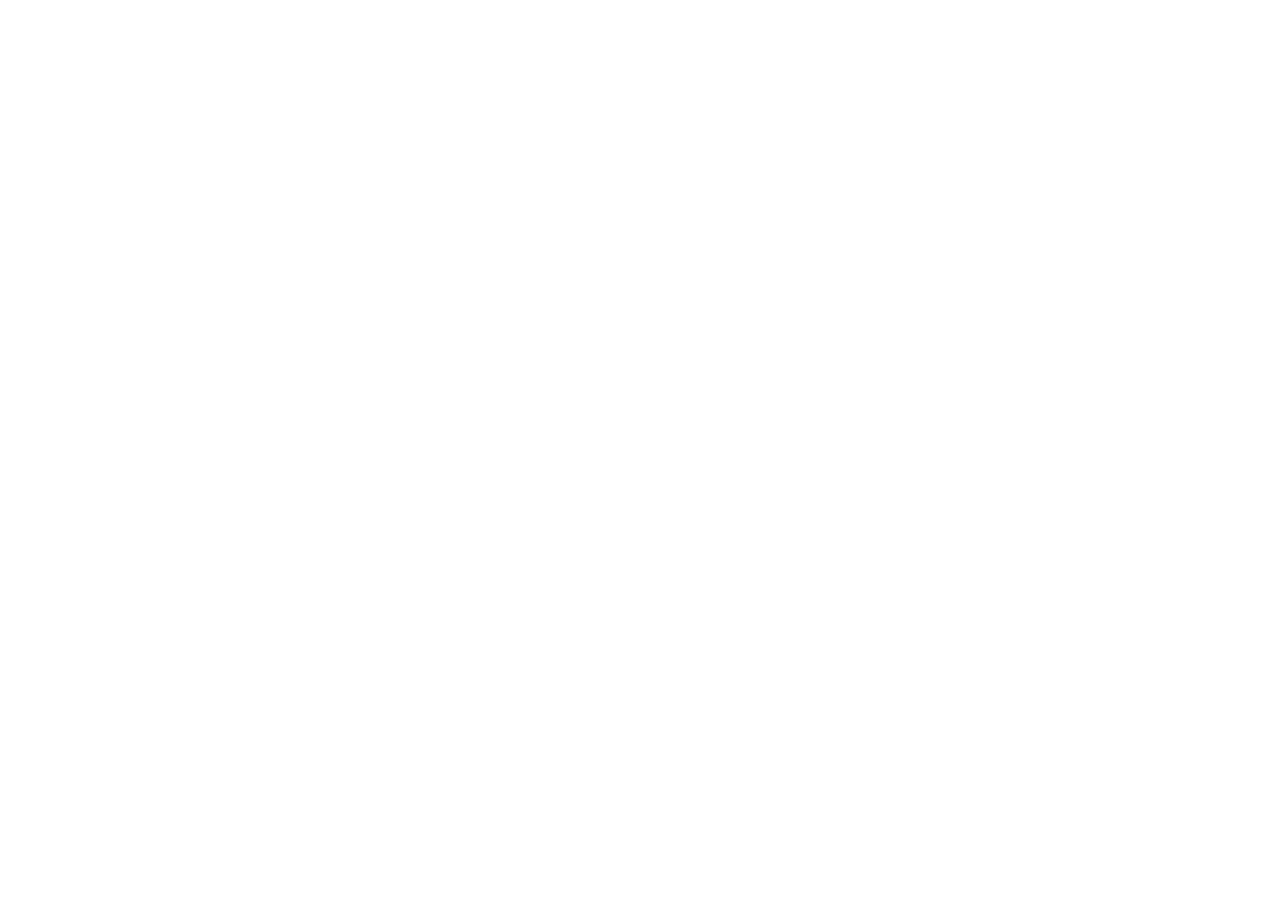
==== index.html @ 2486e4a7 "add content" ====
<!DOCTYPE html>
<html>
  <head>
    <meta charset="UTF-8" />
    <link rel="stylesheet" href="https://volodymyrkushnir.com/assets/stylesheets/base.css">
    <title>Résumé</title>
  </head>
  <body>
    <main>
      <article>
        <div class="page" style="border-color: midnightblue;">
          <div class="stackable grid">
            <div class="row">
              <div class="three wide center aligned column">
                <!-- Avatar -->
              </div>
              <div class="thirteen wide column">
                <div class="stackable grid">
                  <div class="sixteen wide column">
                    <!-- Name, job, contacts -->
                  </div>
                  <div class="sixteen wide mobile only column">
                    <div class="divider"></div>
                  </div>
                  <div class="sixteen wide column">
                    <!-- Intro -->
                  </div>
                </div>
              </div>
            </div>
            <div class="row">
              <div class="sixteen wide column">
                <div class="fat divider"></div>
              </div>
            </div>
            <div class="row">
              <div class="ten wide column">
                <!-- Experience -->
              </div>
              <div class="six wide column">
                <!-- Languages -->
                <!-- Skills -->
                <!-- Character -->
                <!-- Likes -->
                <!-- Dislikes -->
                <!-- Wants -->
                <!-- Education -->
                <!-- Articles -->
              </div>
            </div>
          </div>
        </div>
      </article>
    </main>
  </body>
</html>
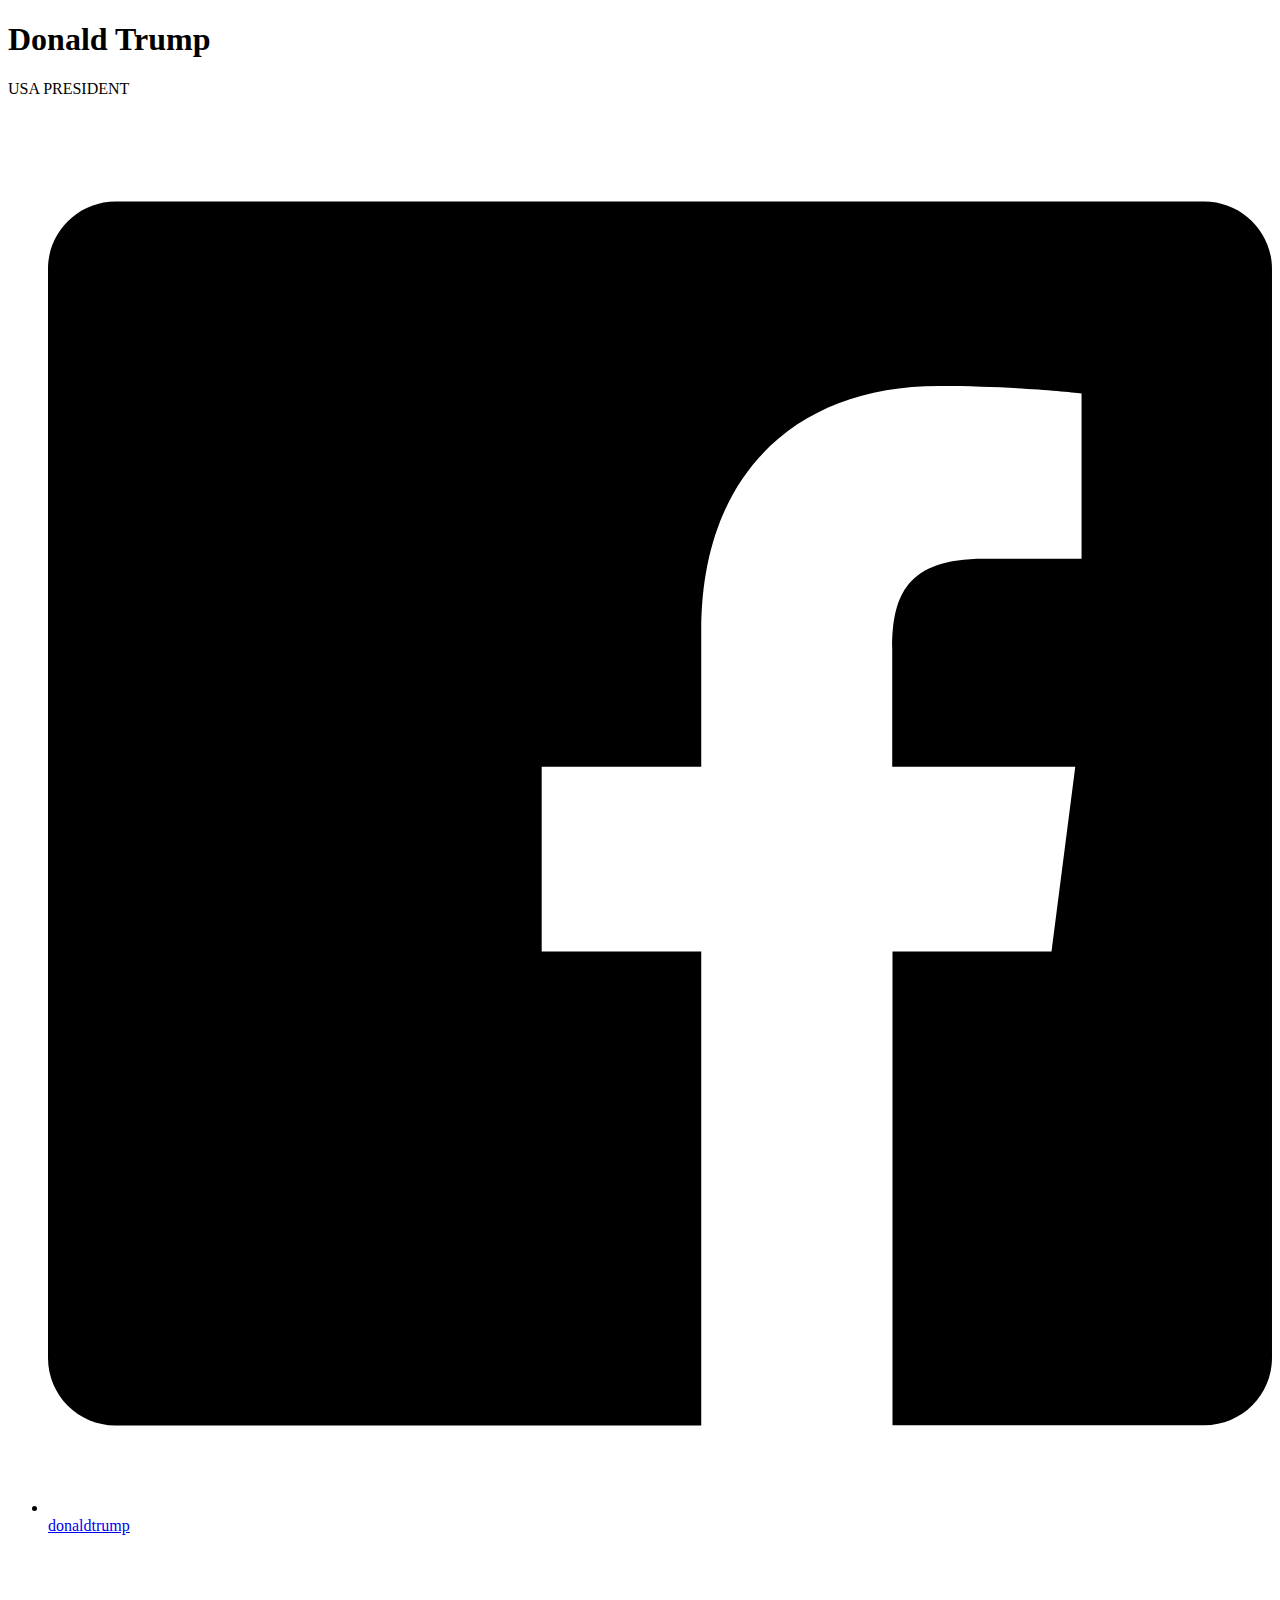
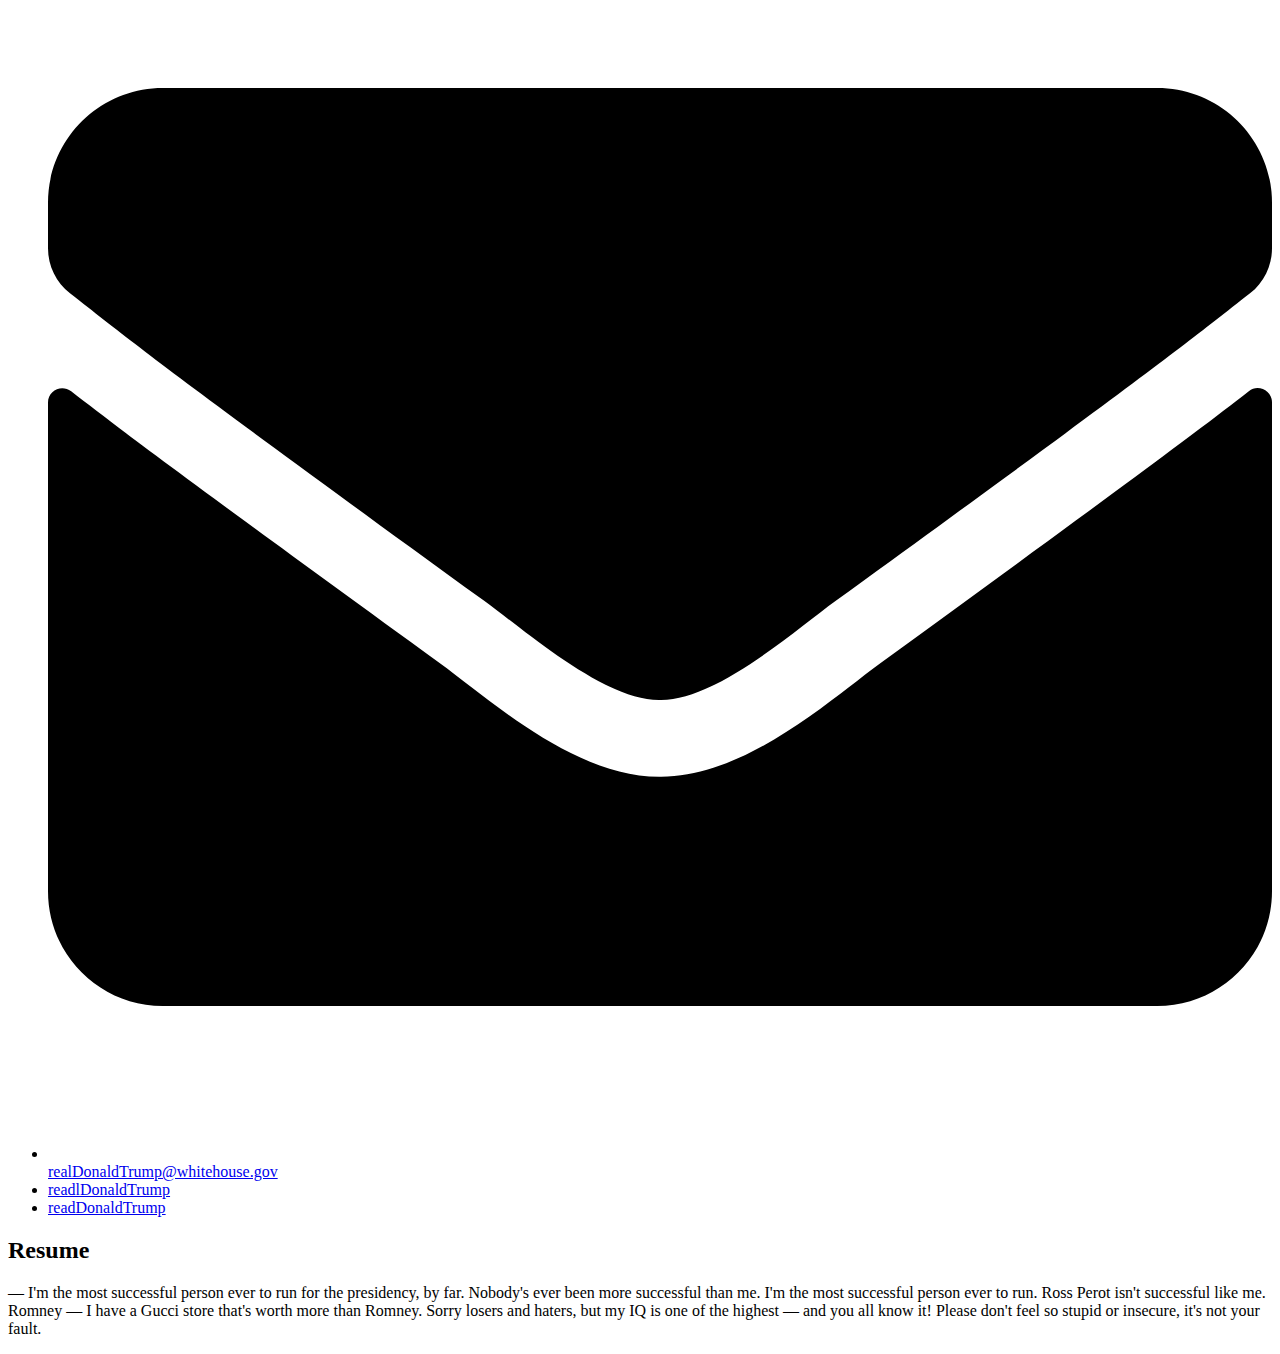
==== commit 8e5be00d: "add primary information" ====
--- a/index.html
+++ b/index.html
@@ -17,13 +17,42 @@
               <div class="thirteen wide column">
                 <div class="stackable grid">
                   <div class="sixteen wide column">
-                    <!-- Name, job, contacts -->
+                    <h1 class="name">Donald Trump</h1>
+<div class="job">USA PRESIDENT</div>
+<ul class="contacts">
+  <li>
+    <a href="https://www.fb.com/DonaldTrump" rel="author" class="facebook">
+      <svg class="icon" xmlns="http://www.w3.org/2000/svg" viewBox="0 0 448 512"><path d="M448 56.7v398.5c0 13.7-11.1 24.7-24.7 24.7H309.1V306.5h58.2l8.7-67.6h-67v-43.2c0-19.6 5.4-32.9 33.5-32.9h35.8v-60.5c-6.2-.8-27.4-2.7-52.2-2.7-51.6 0-87 31.5-87 89.4v49.9h-58.4v67.6h58.4V480H24.7C11.1 480 0 468.9 0 455.3V56.7C0 43.1 11.1 32 24.7 32h398.5c13.7 0 24.8 11.1 24.8 24.7z"/></svg>
+      <span>donaldtrump</span>
+    </a>
+  </li>
+  <li>
+    <a href="realDonaldTrump@whitehouse.gov" rel="author" class="mail">
+      <svg class="icon" xmlns="http://www.w3.org/2000/svg" viewBox="0 0 512 512"><path d="M502.3 190.8c3.9-3.1 9.7-.2 9.7 4.7V400c0 26.5-21.5 48-48 48H48c-26.5 0-48-21.5-48-48V195.6c0-5 5.7-7.8 9.7-4.7 22.4 17.4 52.1 39.5 154.1 113.6 21.1 15.4 56.7 47.8 92.2 47.6 35.7.3 72-32.8 92.3-47.6 102-74.1 131.6-96.3 154-113.7zM256 320c23.2.4 56.6-29.2 73.4-41.4 132.7-96.3 142.8-104.7 173.4-128.7 5.8-4.5 9.2-11.5 9.2-18.9v-19c0-26.5-21.5-48-48-48H48C21.5 64 0 85.5 0 112v19c0 7.4 3.4 14.3 9.2 18.9 30.6 23.9 40.7 32.4 173.4 128.7 16.8 12.2 50.2 41.8 73.4 41.4z"></path></svg>
+      <span>realDonaldTrump@whitehouse.gov</span>
+    </a>
+  </li>
+  <li>
+    <a href="https://twitter.com/realDonaldTrump" rel="author" class="twitter">
+      
+      <span>readlDonaldTrump</span>
+    </a>
+  </li>
+  <li>
+    <a href="https://www.instagram.com/realDonaldTrump/" rel="author" class="instagram">
+      
+      <span>readDonaldTrump</span>
+    </a>
+  </li>
+</ul>
                   </div>
                   <div class="sixteen wide mobile only column">
                     <div class="divider"></div>
                   </div>
                   <div class="sixteen wide column">
-                    <!-- Intro -->
+                    <h2>Resume</h2>
+                    <p>― I'm the most successful person ever to run for the presidency, by far. Nobody's ever been more successful than me. I'm the most successful person ever to run. Ross Perot isn't successful like me. Romney ― I have a Gucci store that's worth more than Romney. Sorry losers and haters, but my IQ is one of the highest ― and you all know it! Please don't feel so stupid or insecure, it's not your fault.
+                    </p>
                   </div>
                 </div>
               </div>
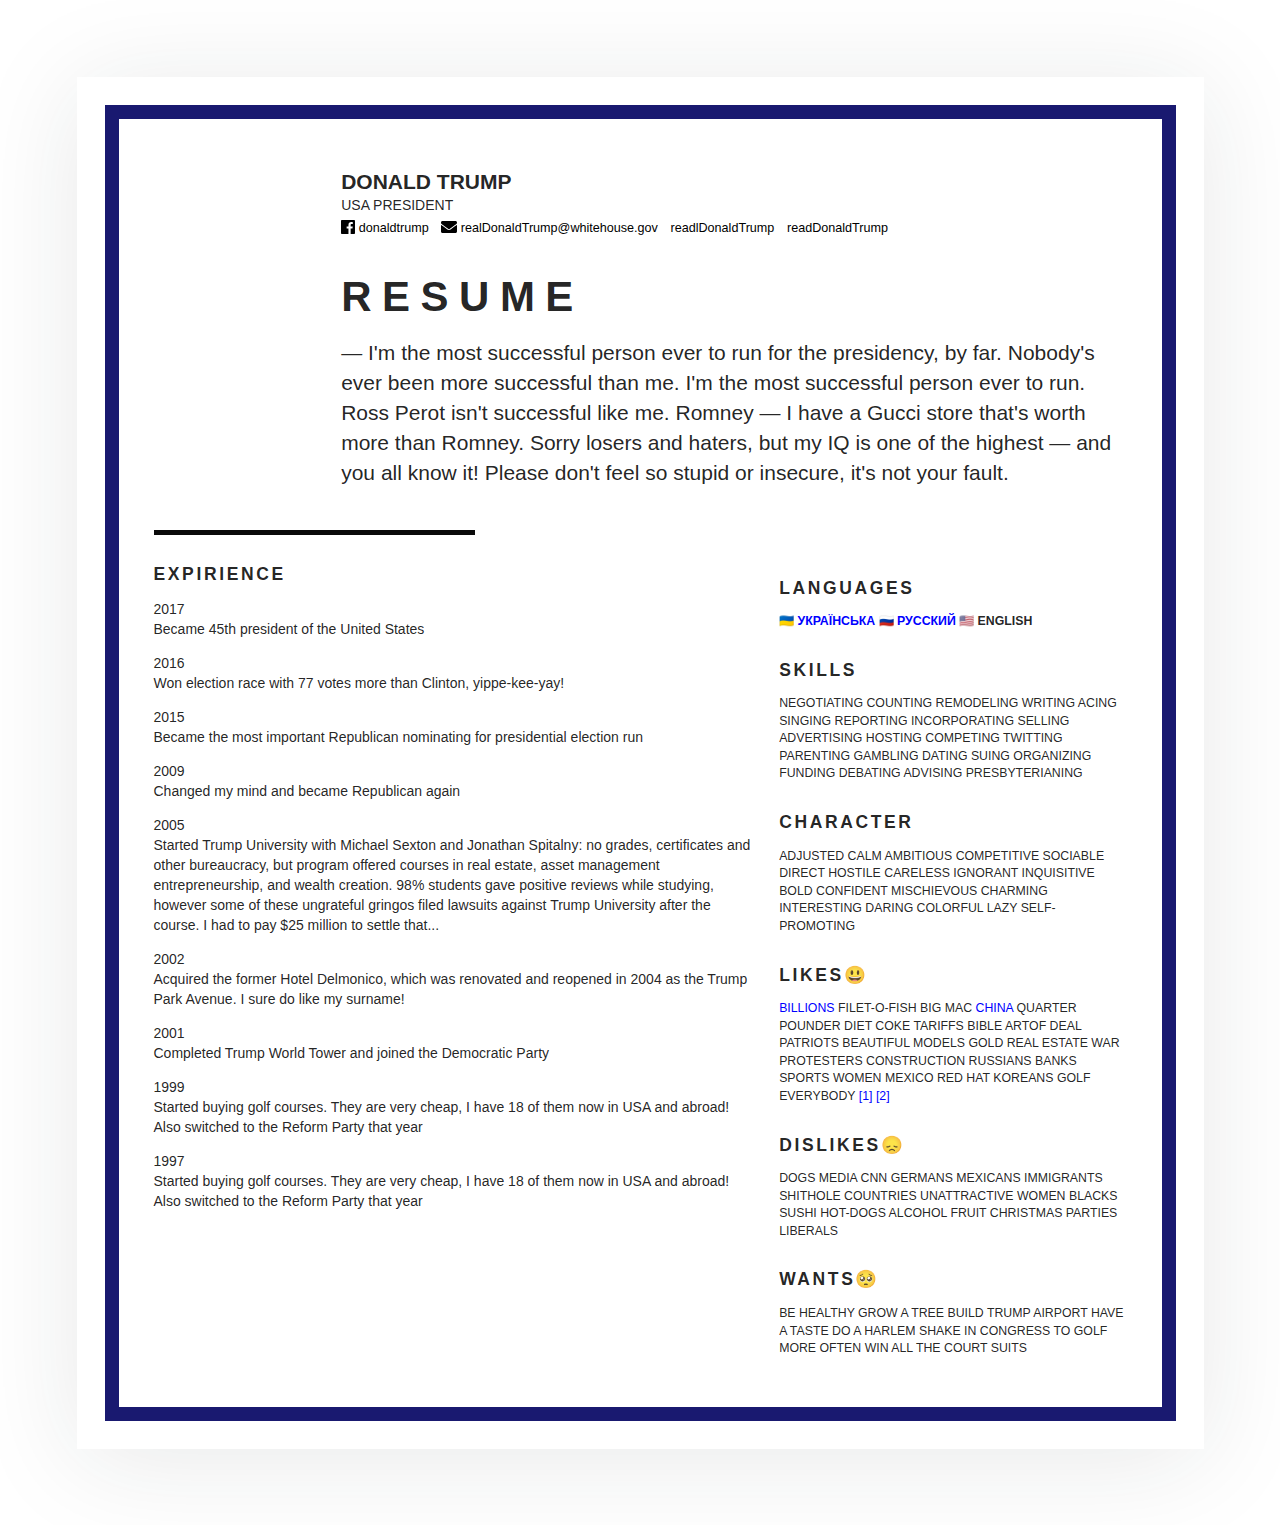
==== commit 1bade645: "add own base.css" ====
--- a/index.html
+++ b/index.html
@@ -1,8 +1,16 @@
 <!DOCTYPE html>
 <html>
   <head>
+      <script async src="https://www.googletagmanager.com/gtag/js?id=UA-135348958-1"></script>
+      <script>
+        window.dataLayer = window.dataLayer || [];
+        function gtag(){dataLayer.push(arguments);}
+        gtag('js', new Date());
+        gtag('config', 'UA-135348958-1');
+      </script>
+      <meta name="description" content="My very own personal website.">
     <meta charset="UTF-8" />
-    <link rel="stylesheet" href="https://volodymyrkushnir.com/assets/stylesheets/base.css">
+    <link rel="stylesheet" type= "text/css" href="base.css">
     <title>Résumé</title>
   </head>
   <body>
@@ -64,15 +72,75 @@
             </div>
             <div class="row">
               <div class="ten wide column">
-                <!-- Experience -->
+                  <h3>EXPIRIENCE</h3>
+                <ul class="timeline">
+                    <li>
+                      <p>2017</p>
+                      <p>Became 45th president of the United States</p>
+                    </li>
+                    <li>
+                        <p>2016</p>
+                        <p>Won election race with 77 votes more than Clinton, yippe-kee-yay!</p>
+                      </li>
+                      <li>
+                          <p>2015</p>
+                          <p>Became the most important Republican nominating for presidential election run</p>
+                        </li>
+                        <li>
+                            <p>2009</p>
+                            <p>Changed my mind and became Republican again</p>
+                          </li>
+                          <li>
+                              <p>2005</p>
+                              <p>Started Trump University with Michael Sexton and Jonathan Spitalny: no grades, certificates and other bureaucracy, but program offered courses in real estate, asset management entrepreneurship, and wealth creation. 98% students gave positive reviews while studying, however some of these ungrateful gringos filed lawsuits against Trump University after the course. I had to pay $25 million to settle that...</p>
+                            </li>
+                            <li>
+                                <p>2002</p>
+                                <p>Acquired the former Hotel Delmonico, which was renovated and reopened in 2004 as the Trump Park Avenue. I sure do like my surname!</p>
+                              </li>
+                              <li>
+                                  <p>2001</p>
+                                  <p>Completed Trump World Tower and joined the Democratic Party</p>
+                                </li>
+                                <li>
+                                    <p>1999</p>
+                                    <p>Started buying golf courses. They are very cheap, I have 18 of them now in USA and abroad! Also switched to the Reform Party that year</p>
+                                  </li>
+                                  <li>
+                                      <p>1997</p>
+                                      <p>Started buying golf courses. They are very cheap, I have 18 of them now in USA and abroad! Also switched to the Reform Party that year</p>
+                                    </li>
+                </ul>
               </div>
               <div class="six wide column">
-                <!-- Languages -->
-                <!-- Skills -->
-                <!-- Character -->
-                <!-- Likes -->
-                <!-- Dislikes -->
-                <!-- Wants -->
+                  <section>
+                      <h3>Languages</h3>
+                      <p class="tags small"><a href="/uk-ua" hreflang="uk" rel="alternate" class="language" lang="uk">&#x1f1fa;&#x1f1e6; <span>УКРАЇНСЬКА</span></a> <a href="/ru-ru" hreflang="ru" rel="alternate" class="language" lang="ru">&#x1f1f7;&#x1f1fa; <span>РУССКИЙ</span></a> <span class="language" lang="en">&#x1f1fa;&#x1f1f8; ENGLISH</span></p>
+                    </section>
+                    <section>
+                      <h3>Skills</h3>
+                      <p class="tags small">NEGOTIATING COUNTING REMODELING WRITING ACING SINGING REPORTING INCORPORATING SELLING ADVERTISING HOSTING COMPETING TWITTING PARENTING GAMBLING DATING SUING ORGANIZING FUNDING DEBATING ADVISING PRESBYTERIANING</p>
+                    </section>
+                    <section>
+                      <h3>Character</h3>
+                      <p class="tags small">ADJUSTED CALM AMBITIOUS COMPETITIVE SOCIABLE DIRECT HOSTILE CARELESS IGNORANT INQUISITIVE BOLD CONFIDENT MISCHIEVOUS CHARMING INTERESTING DARING COLORFUL LAZY SELF-PROMOTING</p>
+                    </section>
+                    <section>
+                      <h3>Likes&#x1f603;</h3>
+                      <p class="tags small"><a href = "https://www.youtube.com/watch?v=u_aLESDql1U" rel = "external" target = "_blank">BILLIONS</a> FILET-O-FISH BIG MAC <a href = "https://www.youtube.com/watch?v=RDrfE9I8_hs" rel = "external" target = "_blank">CHINA</a> 
+                        QUARTER POUNDER DIET COKE TARIFFS BIBLE ARTOF DEAL PATRIOTS BEAUTIFUL MODELS GOLD REAL ESTATE WAR PROTESTERS CONSTRUCTION RUSSIANS BANKS SPORTS WOMEN MEXICO RED HAT KOREANS GOLF EVERYBODY 
+                         <a href = "https://www.youtube.com/watch?v=0f9ysmciWUk" rel = "external" target = "_blank">[1]</a>
+                          <a href = "https://www.youtube.com/watch?v=TTdmKaXAfAs" rel = "external" target = "_blank">[2]</a>
+                        </p>
+                    </section>
+                    <section>
+                      <h3>Dislikes&#x1f61e;</h3>
+                      <p class="tags small">DOGS MEDIA CNN GERMANS MEXICANS IMMIGRANTS SHITHOLE COUNTRIES UNATTRACTIVE WOMEN BLACKS SUSHI HOT-DOGS ALCOHOL FRUIT CHRISTMAS PARTIES LIBERALS</p>
+                    </section>
+                    <section>
+                      <h3>Wants&#x1f97a;</h3>
+                      <p class="tags small bulleted">BE HEALTHY GROW A TREE BUILD TRUMP AIRPORT HAVE A TASTE DO A HARLEM SHAKE IN CONGRESS TO GOLF MORE OFTEN WIN ALL THE COURT SUITS</p>
+                    </section>
                 <!-- Education -->
                 <!-- Articles -->
               </div>
--- a/base.css
+++ b/base.css
@@ -0,0 +1,1018 @@
+::-moz-selection {
+  background: yellow;
+}
+::selection {
+  background: yellow;
+}
+*,
+*:before,
+*:after {
+  box-sizing: inherit;
+}
+html {
+  font-size: 14px;
+  -webkit-text-size-adjust: 100%;
+  text-size-adjust: 100%;
+  box-sizing: border-box;
+}
+html,
+body {
+  margin: 0;
+  line-height: 1.4285em;
+  color: rgba(0, 0, 0, 0.87);
+}
+body {
+  font-family: -apple-system, BlinkMacSystemFont, "Segoe UI", Roboto,
+    Oxygen-Sans, Ubuntu, Cantarell, "Helvetica Neue", sans-serif;
+}
+h1,
+h2,
+h3,
+h4,
+h5 {
+  line-height: 1.28571429em;
+  margin: 0 0 1rem 0;
+  font-weight: bold;
+  padding: 0;
+}
+h1:last-child,
+h2:last-child,
+h3:last-child,
+h4:last-child,
+h5:last-child {
+  margin-bottom: 0;
+}
+h1,
+h2,
+h3 {
+  text-transform: uppercase;
+}
+h1 {
+  font-weight: 900;
+  font-size: 1.5rem;
+  margin-bottom: 0;
+}
+h2 {
+  font-weight: 900;
+  font-size: 3rem;
+  letter-spacing: 0.25em;
+}
+h2 + p {
+  font-weight: 300;
+  font-size: 1.5rem;
+  margin-bottom: 0.25em;
+}
+h3 {
+  font-weight: 700;
+  font-size: 1.25rem;
+  letter-spacing: 0.15em;
+}
+h4 {
+  font-size: 1.125rem;
+}
+h5 {
+  font-size: 1rem;
+}
+h6 {
+  font-size: 0.75rem;
+  letter-spacing: 0.15em;
+  text-transform: uppercase;
+  margin: 0 0 1em 0;
+}
+section {
+  padding: 1em 0;
+}
+p {
+  margin: 0 0 1em;
+  line-height: 1.4285em;
+}
+p:first-child {
+  margin-top: 0;
+}
+p:last-child {
+  margin-bottom: 0;
+}
+strong {
+  font-weight: 600;
+}
+small {
+  font-size: 80%;
+}
+ul, ol {
+  list-style: none outside none;
+  padding-left: 1.5em;
+}
+ol {
+  counter-reset: ol-counter;
+}
+li {
+  list-style: none outside none;
+}
+ul > li:before {
+  content: "●";
+  font-family: "Arial";
+  float: left;
+  width: 1.5em;
+  margin-left: -1.5em;
+  text-align: center;
+}
+ol > li:before {
+  content: counter(ol-counter);
+  counter-increment: ol-counter;
+  float: left;
+  width: 1rem;
+  border-radius: 2px;
+  background: transparent;
+  color: inherit;
+  font-weight: bold;
+  font-size: 0.7em;
+  font-family: inherit;
+  display: flex;
+  align-items: center;
+  justify-content: center;
+  margin-left: calc(-1.5rem + 0.4285rem / 2);
+}
+ol.inverted > li:before {
+  background: black;
+  color: white;
+  font-weight: normal;
+  height: 1rem;
+  line-height: 1rem;
+  margin-top: calc(0.4285rem / 2);
+}
+a {
+  color: blue;
+  background-color: transparent;
+  text-decoration: none;
+}
+a[rel="external"]:not(.label):hover,
+a.language:hover span {
+  text-decoration: underline;
+}
+
+/* Prevent `sub` and `sup` elements from affecting the line height in all browsers */
+sub,
+sup {
+  font-size: 75%;
+  line-height: 0;
+  position: relative;
+  vertical-align: baseline;
+}
+sub {
+  bottom: -0.25em;
+}
+sup {
+  top: -0.5em;
+}
+
+/* Remove the border on images inside links in IE 10 */
+img {
+  border-style: none;
+}
+
+/* Change the font styles in all browsers, remove the margin in Firefox and Safari */
+button,
+input {
+  font-family: inherit;
+  font-size: 100%;
+  line-height: 1.15;
+  margin: 0;
+}
+
+/* Show the overflow in IE and Edge */
+button,
+input {
+  overflow: visible;
+}
+
+/* Remove the inheritance of text transform in Edge, Firefox, and IE */
+button {
+  text-transform: none;
+}
+
+/* Correct the inability to style clickable types in iOS and Safari	*/
+button,
+[type="button"] {
+  -webkit-appearance: button;
+  appearance: button;
+}
+
+/* Remove the inner border and padding in Firefox	*/
+button::-moz-focus-inner,
+[type="button"]::-moz-focus-inner {
+  border-style: none;
+  padding: 0;
+}
+
+/* Restore the focus styles unset by the previous rule */
+button:-moz-focusring,
+[type="button"]:-moz-focusring {
+  outline: 1px dotted ButtonText;
+}
+
+/* Add the correct box sizing in IE 10, remove the padding in IE 10 */
+[type="checkbox"] {
+  box-sizing: border-box;
+  padding: 0;
+}
+
+/* Utiltities */
+.nowrap {
+  white-space: nowrap;
+}
+
+/* Article */
+article {
+  max-width: 100%;
+  margin-left: auto;
+  margin-right: auto;
+}
+@media only screen and (min-width: 768px) and (max-width: 991px) {
+  article {
+    width: 723px;
+    margin-top: calc((100% - 723px) / 2);
+    margin-bottom: calc((100% - 723px) / 2);
+  }
+}
+@media only screen and (min-width: 992px) and (max-width: 1199px) {
+  article {
+    width: 933px;
+    margin-top: calc((100% - 933px) / 2);
+    margin-bottom: calc((100% - 933px) / 2);
+  }
+}
+@media only screen and (min-width: 1200px) {
+  article {
+    width: 1127px;
+    margin-top: calc((100% - 1127px) / 2);
+    margin-bottom: calc((100% - 1127px) / 2);
+  }
+}
+
+/* Page */
+.page {
+  position: relative;
+  padding: 3em;
+  background: white;
+  box-shadow: 0 10px 100px 0 rgba(34, 36, 38, 0.1);
+  transition: box-shadow 0.2s linear;
+}
+.page[style^="border-color"] {
+  padding: 4.5em;
+}
+.page[style^="border-color"]:before {
+  content: " ";
+  display: block;
+  position: absolute;
+  left: 2em;
+  top: 2em;
+  right: 2em;
+  bottom: 2em;
+  border-color: inherit;
+  border-width: 1em;
+  border-style: solid;
+  pointer-events: none;
+  transition: border-color 0.2s ease-in-out;
+}
+@media only screen {
+  .page:hover {
+    box-shadow: 0 10px 100px 0 rgba(34, 36, 38, 0.3);
+  }
+}
+@media only screen and (max-width: 767px) {
+  .page,
+  .page[style^="border-color"] {
+    padding: 0;
+  }
+  .page[style^="border-color"]:before {
+    display: none;
+  }
+}
+
+/**
+ * # Semantic UI - 2.4.2
+ * https://github.com/Semantic-Org/Semantic-UI
+ * https://www.semantic-ui.com/
+ * Copyright 2014 Contributors
+ * Released under the MIT license
+ * https://opensource.org/licenses/MIT
+ */
+.grid {
+  display: flex;
+  flex-direction: row;
+  flex-wrap: wrap;
+  align-items: stretch;
+  padding: 0;
+  /**
+   * Temporary hack to be sure avatar
+   * is rendered on print preview
+   */
+  display: block !important;
+}
+.grid .grid {
+  margin-left: -1em;
+  margin-right: -1em;
+}
+
+/* Rows */
+.grid > .row {
+  position: relative;
+  display: flex;
+  flex-direction: row;
+  flex-wrap: wrap;
+  justify-content: inherit;
+  align-items: stretch;
+  width: 100% !important;
+  padding: 0rem;
+  padding-top: 1rem;
+  padding-bottom: 1rem;
+}
+
+/* Columns */
+/* Standard 16 column */
+.grid > .column:not(.row),
+.grid > .row > .column {
+  position: relative;
+  display: inline-block;
+  width: 6.25%;
+  padding-left: 1rem;
+  padding-right: 1rem;
+  vertical-align: top;
+}
+.grid > * {
+  padding-left: 1rem;
+  padding-right: 1rem;
+}
+
+/* Columns */
+/* Vertical padding when no rows */
+.grid > .column:not(.row) {
+  padding-top: 1rem;
+  padding-bottom: 1rem;
+}
+.grid > .row > .column {
+  margin-top: 0;
+  margin-bottom: 0;
+}
+
+/* Assume full width with one column */
+.grid > .column:only-child,
+.grid > .row > .column:only-child {
+  width: 100%;
+}
+
+/* Column Width */
+.grid > .row > [class*="one wide"].column,
+.grid > .column.row > [class*="one wide"].column,
+.grid > [class*="one wide"].column,
+.column.grid > [class*="one wide"].column {
+  width: 6.25% !important;
+}
+.grid > .row > [class*="two wide"].column,
+.grid > .column.row > [class*="two wide"].column,
+.grid > [class*="two wide"].column,
+.column.grid > [class*="two wide"].column {
+  width: 12.5% !important;
+}
+.grid > .row > [class*="three wide"].column,
+.grid > .column.row > [class*="three wide"].column,
+.grid > [class*="three wide"].column,
+.column.grid > [class*="three wide"].column {
+  width: 18.75% !important;
+}
+.grid > .row > [class*="four wide"].column,
+.grid > .column.row > [class*="four wide"].column,
+.grid > [class*="four wide"].column,
+.column.grid > [class*="four wide"].column {
+  width: 25% !important;
+}
+.grid > .row > [class*="five wide"].column,
+.grid > .column.row > [class*="five wide"].column,
+.grid > [class*="five wide"].column,
+.column.grid > [class*="five wide"].column {
+  width: 31.25% !important;
+}
+.grid > .row > [class*="six wide"].column,
+.grid > .column.row > [class*="six wide"].column,
+.grid > [class*="six wide"].column,
+.column.grid > [class*="six wide"].column {
+  width: 37.5% !important;
+}
+.grid > .row > [class*="seven wide"].column,
+.grid > .column.row > [class*="seven wide"].column,
+.grid > [class*="seven wide"].column,
+.column.grid > [class*="seven wide"].column {
+  width: 43.75% !important;
+}
+.grid > .row > [class*="eight wide"].column,
+.grid > .column.row > [class*="eight wide"].column,
+.grid > [class*="eight wide"].column,
+.column.grid > [class*="eight wide"].column {
+  width: 50% !important;
+}
+.grid > .row > [class*="nine wide"].column,
+.grid > .column.row > [class*="nine wide"].column,
+.grid > [class*="nine wide"].column,
+.column.grid > [class*="nine wide"].column {
+  width: 56.25% !important;
+}
+.grid > .row > [class*="ten wide"].column,
+.grid > .column.row > [class*="ten wide"].column,
+.grid > [class*="ten wide"].column,
+.column.grid > [class*="ten wide"].column {
+  width: 62.5% !important;
+}
+.grid > .row > [class*="eleven wide"].column,
+.grid > .column.row > [class*="eleven wide"].column,
+.grid > [class*="eleven wide"].column,
+.column.grid > [class*="eleven wide"].column {
+  width: 68.75% !important;
+}
+.grid > .row > [class*="twelve wide"].column,
+.grid > .column.row > [class*="twelve wide"].column,
+.grid > [class*="twelve wide"].column,
+.column.grid > [class*="twelve wide"].column {
+  width: 75% !important;
+}
+.grid > .row > [class*="thirteen wide"].column,
+.grid > .column.row > [class*="thirteen wide"].column,
+.grid > [class*="thirteen wide"].column,
+.column.grid > [class*="thirteen wide"].column {
+  width: 81.25% !important;
+}
+.grid > .row > [class*="fourteen wide"].column,
+.grid > .column.row > [class*="fourteen wide"].column,
+.grid > [class*="fourteen wide"].column,
+.column.grid > [class*="fourteen wide"].column {
+  width: 87.5% !important;
+}
+.grid > .row > [class*="fifteen wide"].column,
+.grid > .column.row > [class*="fifteen wide"].column,
+.grid > [class*="fifteen wide"].column,
+.column.grid > [class*="fifteen wide"].column {
+  width: 93.75% !important;
+}
+.grid > .row > [class*="sixteen wide"].column,
+.grid > .column.row > [class*="sixteen wide"].column,
+.grid > [class*="sixteen wide"].column,
+.column.grid > [class*="sixteen wide"].column {
+  width: 100% !important;
+}
+
+/* Center Aligned */
+[class*="center aligned"].grid > .column,
+[class*="center aligned"].grid > .row > .column,
+.grid > [class*="center aligned"].row > .column,
+.grid > [class*="center aligned"].column.column,
+.grid > .row > [class*="center aligned"].column.column {
+  text-align: center;
+}
+
+/* Stackable */
+@media only screen and (max-width: 767px) {
+  .stackable.grid > .row > .wide.column,
+  .stackable.grid > .wide.column,
+  .stackable.grid > .column.grid > .column,
+  .stackable.grid > .column.row > .column,
+  .stackable.grid > .row > .column,
+  .stackable.grid > .column:not(.row),
+  .grid > .stackable.row > .column {
+    width: 100% !important;
+    padding: 1em !important;
+  }
+}
+
+/* Mobile only column */
+[class*="mobile only"].grid,
+.grid > [class*="mobile only"].row,
+.grid > [class*="mobile only"].column,
+.grid > .row > [class*="mobile only"].column {
+  display: none;
+}
+@media only screen and (max-width: 767px) {
+  [class*="mobile only"].grid,
+  .grid > [class*="mobile only"].row,
+  .grid > [class*="mobile only"].column,
+  .grid > .row > [class*="mobile only"].column {
+    display: block;
+  }
+}
+
+/* Avatar */
+.avatar-wrapper {
+  padding: 0 1em;
+  display: flex;
+  align-items: center;
+  justify-content: center;
+}
+.avatar {
+  position: relative;
+  max-width: 15rem;
+  display: block;
+  flex: 1 0 auto;
+}
+@media only screen and (max-width: 1199px) {
+  .avatar-wrapper {
+    padding: 0;
+  }
+}
+
+/* Divider */
+.divider {
+  border-top: 1px solid rgba(222, 222, 222, 1);
+}
+.divider.fat {
+  border-top: 0.3571428571428571em solid rgba(10, 10, 10, 1);
+  width: 33%;
+}
+
+/* Language */
+.language {
+  font-weight: 600;
+  white-space: nowrap;
+}
+
+/* Labels */
+.labels > .label {
+  background-color: #e8e8e8;
+  border-radius: 0.28571429rem;
+  color: rgba(0, 0, 0, 0.6);
+  cursor: pointer;
+  display: block;
+  float: left;
+  font-size: 0.78571429rem;
+  font-weight: 600;
+  line-height: 1;
+  margin-bottom: 0.5em;
+  padding: 0.5833em 0.833em;
+  transition: background 0.1s ease;
+  -webkit-transition: background 0.1s ease;
+}
+.labels > .label:hover {
+  background-color: #e0e0e0;
+  color: rgba(0, 0, 0, 0.8);
+}
+.labels > .label:not(:last-child) {
+  margin-right: 0.5em;
+}
+
+/* Job */
+.job {
+  margin-bottom: 0.25rem;
+}
+
+/* Contacts */
+.contacts {
+  list-style: none outside none;
+  display: flex;
+  flex-wrap: wrap;
+  padding: 0;
+  margin-top: 0;
+  margin-bottom: 0;
+  white-space: nowrap;
+  font-size: 0.9em;
+  font-weight: 400;
+}
+.contacts li {
+  margin-bottom: 0.25rem;
+  margin-right: 1em;
+}
+.contacts li:before {
+  display: none;
+}
+.contacts li a {
+  color: black;
+  transition: color 0.2s ease-in-out;
+}
+.contacts li a.facebook:hover {
+  color: #3b5998;
+}
+.contacts li a.github:hover {
+  color: dimgrey;
+}
+.contacts li a.mail:hover {
+  color: dimgrey;
+}
+.contacts li a.skype:hover {
+  color: #00aff0;
+}
+.contacts li a.telegram:hover {
+  color: #0088cc;
+}
+.contacts li a.phone:hover {
+  color: dimgrey;
+}
+.contacts li a.website {
+  display: none;
+}
+.contacts li a .icon {
+  fill: currentColor;
+  height: 1.1428rem;
+  vertical-align: text-bottom;
+}
+
+@media only screen and (max-width: 767px) {
+  .name,
+  .job,
+  .contacts {
+    text-align: center;
+  }
+  .contacts li {
+    margin-right: 0;
+  }
+}
+@media only screen and (max-width: 1199px) {
+  .contacts {
+    margin-top: 1em;
+    flex-direction: column;
+  }
+}
+
+/* Native <details> element styling */
+details {
+  display: block;
+}
+details > summary::-webkit-details-marker {
+  margin-left: 0.25em;
+  margin-right: 0.25em;
+}
+details > summary {
+  display: list-item;
+  cursor: pointer;
+}
+details > div {
+  margin-top: 0.5em;
+}
+details > div:after {
+  content: " ";
+  clear: both;
+  display: block;
+}
+
+/* Alternative to <details> compatible with Safari */
+.details > input {
+  -webkit-appearance: none;
+  -moz-appearance: none;
+  appearance: none;
+  border: none;
+  border-radius: 0;
+  background: none;
+  transition: 0.2s;
+}
+.details > input:after {
+  content: " ";
+  border-top: 0.35em solid transparent;
+  border-bottom: 0.35em solid transparent;
+  border-left: 0.5em solid black;
+  position: relative;
+  width: 0.5em;
+  height: 0.7em;
+}
+.details > input:checked {
+  transform: rotate(90deg);
+}
+.details > label.summary {
+  cursor: pointer;
+  display: inline-block;
+}
+.details > input:checked ~ div {
+  display: block;
+}
+.details > div {
+  display: none;
+}
+.details > div.labels {
+  margin-top: 0.5em;
+}
+.details > div:after {
+  content: " ";
+  clear: both;
+  display: block;
+}
+
+/* Details as a list item */
+li.details {
+  list-style-type: none;
+}
+li.details:before {
+  display: none;
+}
+li.details > input {
+  float: left;
+  margin-left: -1.5em;
+  width: 1.5em;
+  display: inline-flex;
+  align-items: center;
+  justify-content: center;
+  flex: 0 0 auto;
+  height: 1.4285em;
+}
+
+/* Highlighted list item */
+li.highlighted {
+  padding: 0.5em;
+  background: rgba(0,0,0,0.04);
+  border-radius: 4px;
+}
+
+/* Bordered list item */
+li.bordered {
+  border: 1px solid rgba(0,0,0,0.125);
+  border-radius: 4px;
+  padding: 0.5em;
+  transition: all 0.2s linear;
+}
+li.bordered:hover {
+  background: #fafafa;
+}
+li.bordered > ul > li.details > div,
+li.bordered > ul > details > div {
+  padding: 0.5em 0.5em 0 2em;
+  border-top: 1px solid rgb(224, 224, 224);
+  margin-top: 0.5em;
+  margin-left: -2em;
+  margin-right: -0.5em;
+}
+
+/* Timeline */
+.timeline {
+  list-style: none outside none;
+  padding: 0;
+  margin: 0;
+}
+.timeline:not(:last-child) {
+  margin-bottom: 1em;
+}
+.timeline > li:before {
+  display: none;
+}
+.timeline > li:not(:last-child) {
+  margin-bottom: 1em;
+}
+.timeline > li p {
+  margin: 0;
+}
+
+/* Tags */
+.tags.small {
+  font-size: 0.88em;
+}
+.tags.bulleted .tag:not(:last-child):after {
+  content: "●";
+  display: inline-block;
+  font-family: "Arial";
+  font-size: 1rem;
+  margin: 0 0.25em 0 0.25em;
+}
+
+/* Print */
+@media print {
+  .page,
+  .page[style] {
+    padding: 0;
+    box-shadow: none;
+    border-color: transparent !important;
+  }
+  .grid {
+    display: block;
+  }
+  .avatar-wrapper {
+    padding: 0;
+  }
+  .contacts {
+    margin-top: 1em;
+  }
+  .contacts li a.website {
+    display: block;
+  }
+  .credits {
+    display: none;
+  }
+}
+
+/* Color */
+.color {
+  cursor: pointer;
+  white-space: nowrap;
+  background: inherit;
+  color: inherit;
+  font: inherit;
+  border: none;
+  margin: 0;
+  padding: 0;
+}
+.color:before {
+  content: " ";
+  display: inline-block;
+  border-radius: 100%;
+  margin: 0.27em;
+  height: 0.88em;
+  width: 0.88em;
+  vertical-align: top;
+  position: relative;
+}
+.color.midnightblue:before {
+  background-color: midnightblue;
+}
+.color.chartreuse:before {
+  background-color: chartreuse;
+}
+
+/* Audio button */
+button.audio {
+  cursor: pointer;
+  background: inherit;
+  font: inherit;
+  border: none;
+  margin: 0;
+  padding: 0;
+}
+button.audio svg {
+  height: 16px;
+  width: 16px;
+  vertical-align: text-top;
+}
+
+/* Resume */
+#resume {
+  color: inherit;
+  transition: 0.2s;
+  opacity: 0.75;
+  padding: 0 0.25em 0.25em 0.25em;
+  margin-left: -0.25em;
+  display: inline-block;
+}
+#resume:hover {
+  opacity: 1;
+}
+#resume .dots {
+  background: #808080;
+  color: white;
+  padding: 0 0.2em;
+  border-radius: 3px;
+  height: 1em;
+  line-height: 1em;
+  margin-top: 0.2857142857em;
+  float: left;
+  margin-right: 0.2857142857em;
+}
+#resume .dots .dot {
+  float: left;
+  height: 0.42857142857em;
+  width: 0.42857142857em;
+  background: white;
+  border-radius: 100%;
+  margin-top: 0.2857142857em;
+  vertical-align: top;
+}
+#resume .dots .dot:not(:last-child) {
+  margin-right: 0.2142857em;
+}
+
+/* Dialog */
+dialog {
+  display: none;
+  height: 100%;
+  width: 100%;
+  z-index: 3;
+  padding: 0;
+  border: none;
+  margin: 0;
+  position: absolute;
+  top: 0;
+  left: 0;
+  background: white;
+}
+dialog .photos {
+  height: 100%;
+  width: 100%;
+  overflow: auto;
+  display: inline-flex;
+  -webkit-overflow-scrolling: touch;
+}
+dialog .photos img {
+  display: block;
+  width: auto;
+  height: 100%;
+  padding: 4px 0 4px 4px;
+}
+dialog .photos img:last-child {
+  padding-right: 4px;
+}
+dialog:target {
+  display: block;
+}
+dialog:target ~ * {
+  display: none;
+}
+
+/* Close */
+.close {
+  text-indent: -9999px;
+  position: absolute;
+  z-index: 1;
+  top: 2em;
+  left: 2em;
+  display: inline-block;
+  width: 4em;
+  height: 4em;
+  overflow: hidden;
+}
+.close:before,
+.close:after {
+  content: " ";
+  position: absolute;
+  width: 100%;
+  top: 50%;
+  left: 0;
+  margin-top: -1px;
+  background: white;
+  height: 1px;
+}
+.close:before {
+  transform: rotate(45deg);
+}
+.close:after {
+  transform: rotate(-45deg);
+}
+
+/* Credits */
+.credits {
+  text-align: right;
+  padding: 0.5em;
+  line-height: 1em;
+  opacity: 0.75;
+  transition: opacity 0.2s linear;
+}
+.credits:hover {
+  opacity: 1;
+}
+@media only screen and (max-width: 767px) {
+  .credits {
+    display: none;
+  }
+}
+
+/* Hide header, reveal footer */
+header {
+  position: fixed;
+  z-index: 1;
+  background: white;
+  top: 0;
+  left: 0;
+  height: 2em;
+  width: 100%;
+}
+header + main {
+  margin-top: 2em;
+}
+main {
+  overflow: auto;
+  z-index: 2;
+  background: white;
+  position: relative;
+}
+main:nth-last-child(3) {
+  margin-bottom: 50vh;
+}
+footer {
+  height: 50vh;
+  position: fixed;
+  bottom: 0;
+  left: 0;
+  width: 100%;
+  background: whitesmoke;
+  display: flex;
+  align-items: center;
+  justify-content: center;
+  z-index: 1;
+}
+@media only screen and (max-width: 767px) {
+  header {
+    height: auto;
+    position: relative;
+  }
+  header + main {
+    margin-top: 0;
+  }
+  main:nth-last-child(3) {
+    margin-bottom: 0;
+  }
+  footer {
+    height: auto;
+    position: relative;
+    padding: 1em;
+  }
+}
+@media print {
+  header,
+  footer {
+    display: none;
+  }
+  header + main {
+    margin-top: 0;
+  }
+  main:nth-last-child(3) {
+    margin-bottom: 0;
+  }
+}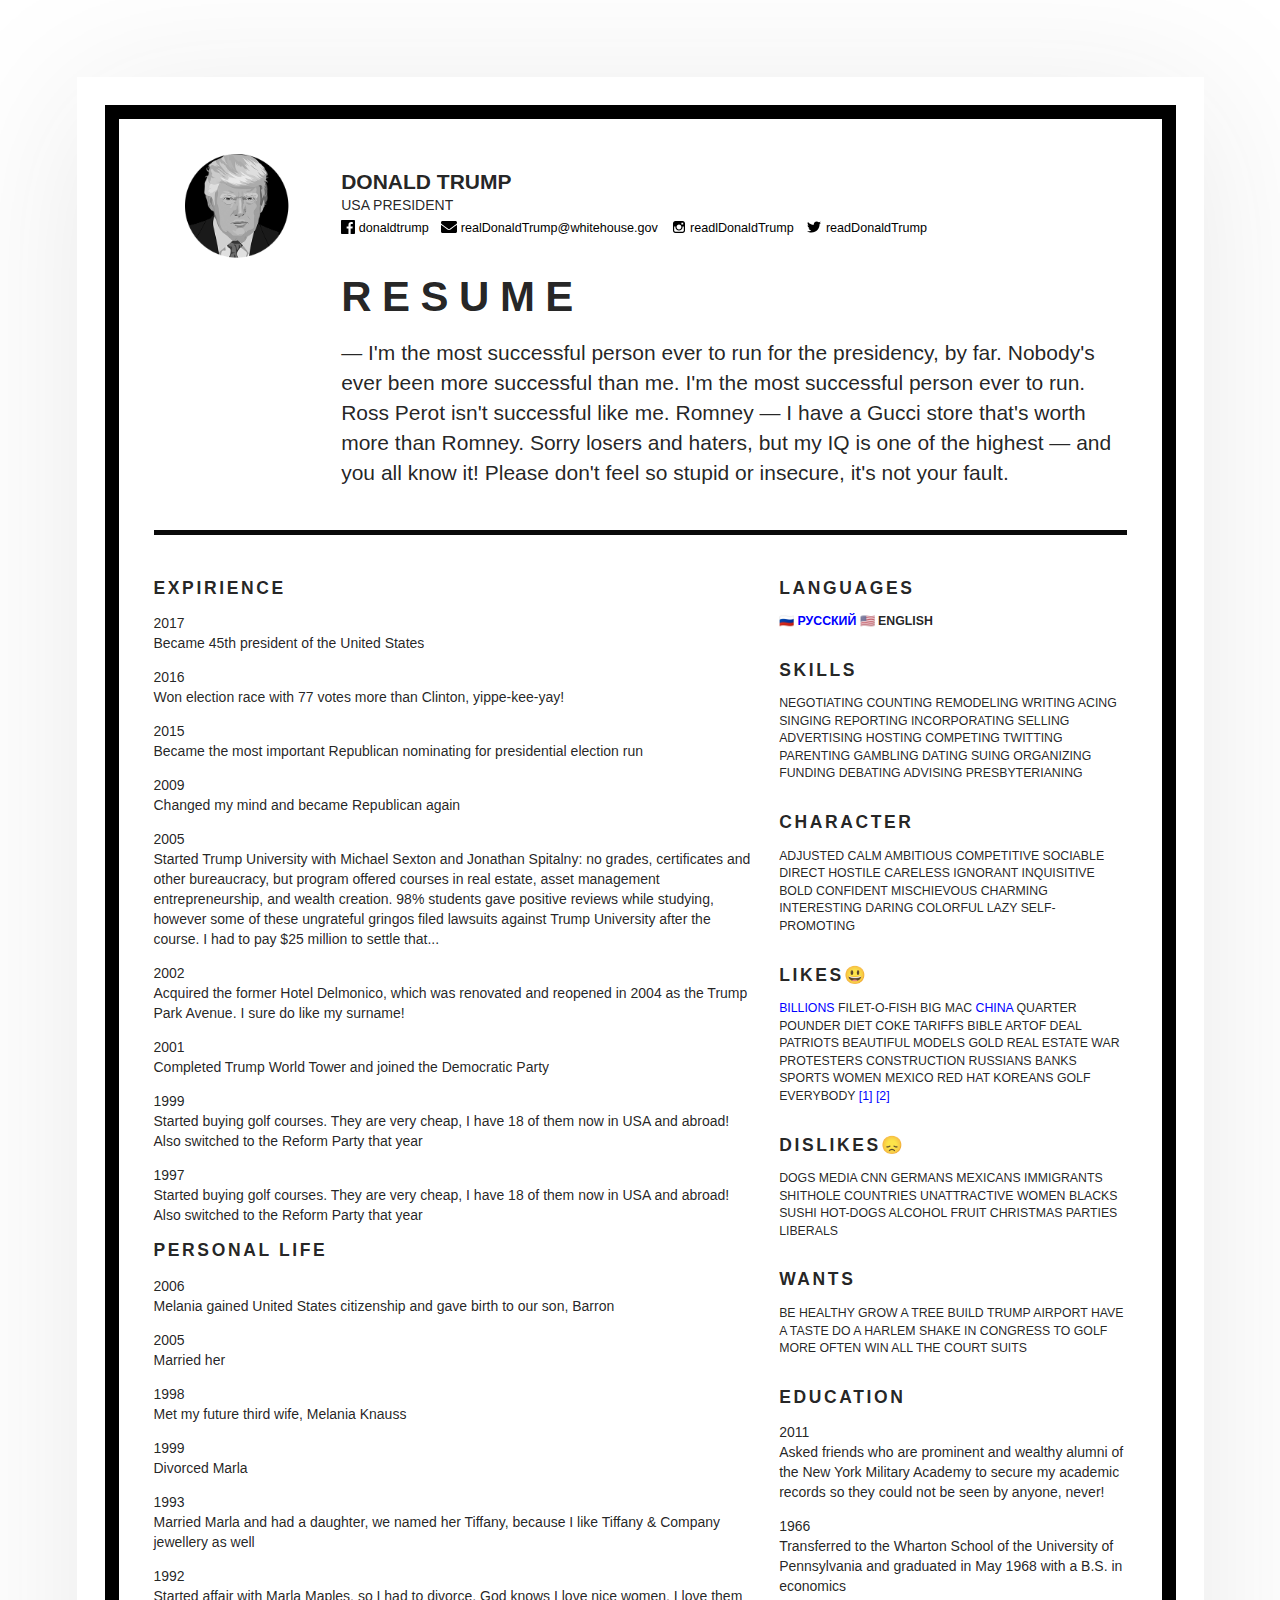
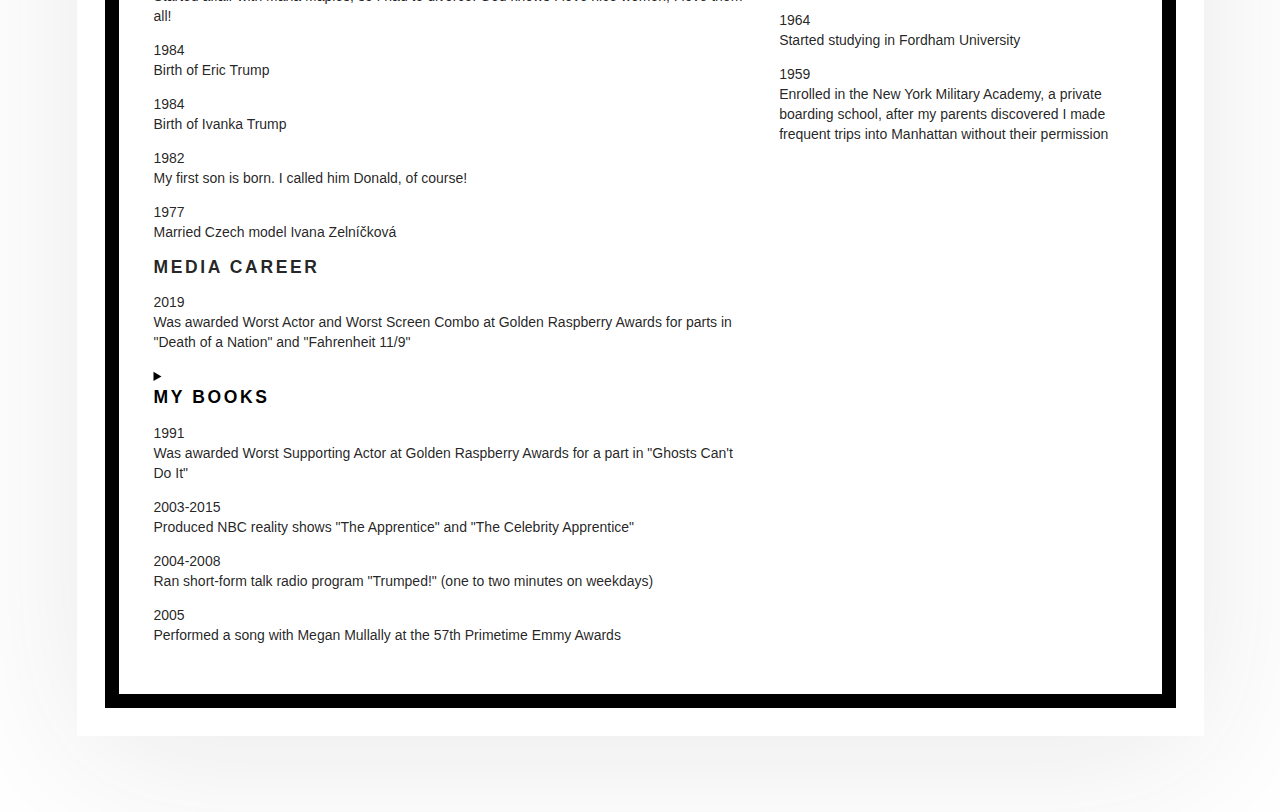
==== commit f70091ed: "add secondary information" ====
--- a/index.html
+++ b/index.html
@@ -7,20 +7,27 @@
         function gtag(){dataLayer.push(arguments);}
         gtag('js', new Date());
         gtag('config', 'UA-135348958-1');
+      
       </script>
+      
       <meta name="description" content="My very own personal website.">
     <meta charset="UTF-8" />
+    <meta name="viewport" content="width=device-width, maximum-scale=1.0, minimum-scale=1.0">
     <link rel="stylesheet" type= "text/css" href="base.css">
-    <title>Résumé</title>
+    <title>Resume</title>
   </head>
   <body>
     <main>
       <article>
-        <div class="page" style="border-color: midnightblue;">
+        <div class="page" style="border-color: black;">
           <div class="stackable grid">
             <div class="row">
               <div class="three wide center aligned column">
-                <!-- Avatar -->
+                  <div class="avatar-wrapper">
+                      
+                    <object class="avatar" data="1.png" role="png" aria-label="My profile picture"></object>
+                  
+                    </div>
               </div>
               <div class="thirteen wide column">
                 <div class="stackable grid">
@@ -41,14 +48,18 @@
     </a>
   </li>
   <li>
-    <a href="https://twitter.com/realDonaldTrump" rel="author" class="twitter">
-      
+    <a href="https://twitter.com/realDonaldTrump" rel="author" class="instagram">
+      <svg class="icon" viewBox="0 0 20 20">
+          <path d="M14.52,2.469H5.482c-1.664,0-3.013,1.349-3.013,3.013v9.038c0,1.662,1.349,3.012,3.013,3.012h9.038c1.662,0,3.012-1.35,3.012-3.012V5.482C17.531,3.818,16.182,2.469,14.52,2.469 M13.012,4.729h2.26v2.259h-2.26V4.729z M10,6.988c1.664,0,3.012,1.349,3.012,3.012c0,1.664-1.348,3.013-3.012,3.013c-1.664,0-3.012-1.349-3.012-3.013C6.988,8.336,8.336,6.988,10,6.988 M16.025,14.52c0,0.831-0.676,1.506-1.506,1.506H5.482c-0.831,0-1.507-0.675-1.507-1.506V9.247h1.583C5.516,9.494,5.482,9.743,5.482,10c0,2.497,2.023,4.52,4.518,4.52c2.494,0,4.52-2.022,4.52-4.52c0-0.257-0.035-0.506-0.076-0.753h1.582V14.52z"></path>
+        </svg>
       <span>readlDonaldTrump</span>
     </a>
   </li>
   <li>
-    <a href="https://www.instagram.com/realDonaldTrump/" rel="author" class="instagram">
-      
+    <a href="https://www.instagram.com/realDonaldTrump/" rel="author" class="twitter">
+      <svg class="icon" viewBox="0 0 20 20">
+          <path  d="M18.258,3.266c-0.693,0.405-1.46,0.698-2.277,0.857c-0.653-0.686-1.586-1.115-2.618-1.115c-1.98,0-3.586,1.581-3.586,3.53c0,0.276,0.031,0.545,0.092,0.805C6.888,7.195,4.245,5.79,2.476,3.654C2.167,4.176,1.99,4.781,1.99,5.429c0,1.224,0.633,2.305,1.596,2.938C2.999,8.349,2.445,8.19,1.961,7.925C1.96,7.94,1.96,7.954,1.96,7.97c0,1.71,1.237,3.138,2.877,3.462c-0.301,0.08-0.617,0.123-0.945,0.123c-0.23,0-0.456-0.021-0.674-0.062c0.456,1.402,1.781,2.422,3.35,2.451c-1.228,0.947-2.773,1.512-4.454,1.512c-0.291,0-0.575-0.016-0.855-0.049c1.588,1,3.473,1.586,5.498,1.586c6.598,0,10.205-5.379,10.205-10.045c0-0.153-0.003-0.305-0.01-0.456c0.7-0.499,1.308-1.12,1.789-1.827c-0.644,0.28-1.334,0.469-2.06,0.555C17.422,4.782,17.99,4.091,18.258,3.266"></path>
+        </svg>
       <span>readDonaldTrump</span>
     </a>
   </li>
@@ -72,8 +83,9 @@
             </div>
             <div class="row">
               <div class="ten wide column">
+                  <section>
+                <ul class="timeline">
                   <h3>EXPIRIENCE</h3>
-                <ul class="timeline">
                     <li>
                       <p>2017</p>
                       <p>Became 45th president of the United States</p>
@@ -110,12 +122,151 @@
                                       <p>1997</p>
                                       <p>Started buying golf courses. They are very cheap, I have 18 of them now in USA and abroad! Also switched to the Reform Party that year</p>
                                     </li>
+                                  
+                                  
+                                    <h3>PERSONAL LIFE</h3>
+                                    <li>
+                                      <p>2006</p>
+                                      <p>Melania gained United States citizenship and gave birth to our son, Barron</p>
+                                    </li>
+                                    <li>
+                                      <p>2005</p>
+                                      <p>Married her</p>
+                                    </li>
+                                    <li>
+                                      <p>1998</p>
+                                      <p>Met my future third wife, Melania Knauss</p>
+                                    </li>
+                                    <li>
+                                      <p>1999</p>
+                                      <p>Divorced Marla</p>
+                                    </li>
+                                    <li>
+                                      <p>1993</p>
+                                      <p>Married Marla and had a daughter, we named her Tiffany, because I like Tiffany & Company jewellery as well</p>
+                                    </li>
+                                    <li>
+                                      <p>1992</p>
+                                      <p>Started affair with Marla Maples, so I had to divorce. God knows I love nice women, I love them all!</p>
+                                    </li>
+                                    <li>
+                                      <p>1984</p>
+                                      <p>Birth of Eric Trump</p>
+                                    </li>
+                                    <li>
+                                      <p>1984</p>
+                                      <p>Birth of Ivanka Trump</p>
+                                    </li>
+                                    <li>
+                                      <p>1982</p>
+                                      <p>My first son is born. I called him Donald, of course!</p>
+                                    </li>
+                                    <li>
+                                      <p>1977</p>
+                                      <p>Married Czech model Ivana Zelníčková</p>
+                                    </li>
+                                    <h3>MEDIA CAREER</h3>
+                                    <li>
+                                      <p>2019</p>
+                                      <p>Was awarded Worst Actor and Worst Screen Combo at Golden Raspberry Awards for parts in "Death of a Nation" and "Fahrenheit 11/9"</p>
+                                    </li>
+                                    <details>
+                                    <summary class="setup"><h3>MY BOOKS</h3>
+                                    </summary>
+                                    <span class="punchline">
+                                    <li>
+                                      <p>2015</p>
+                                      <p>Published a book "Crippled America: How to Make America Great Again"</p>
+                                    </li>
+                                    <li>
+                                      <p>2011</p>
+                                      <p>Published a book "Time to Get Tough: Making America #1 Again" in coauthorship with Wynton Hall, Peter Schweizer and Meredith McIver.
+                                          Published a book "Midas Touch: Why Some Entrepreneurs Get Rich – And Why Most Don't" in coauthorship with Robert Kiyosaki.
+                                          Published a book "Trump Tower" in coauthorship with Jeffrey Robinson
+
+                                      </p>
+                                    </li>
+                                    <li>
+                                      <p>2009</p>
+                                      <p>Published a book "Think Like a Champion: An Informal Education in Business and Life" in coauthorship with Meredith McIver</p>
+                                    </li>
+                                    <li>
+                                      <p>2008</p>
+                                      <p>Published a book "Never Give Up: How I Turned My Biggest Challenges into Success" in coauthorship with Meredith McIver</p>
+                                    </li>
+                                    <li>
+                                      <p>2007</p>
+                                      <p>Published a book "Think Big and Kick Ass" in coauthorship with Bill Zanker.
+                                        Published a book "Why We Want You to Be Rich" in coauthorship with Meredith McIver and Robert Kiyosaki
+                                      </p>
+                                    </li>
+                                    <li>
+                                      <p>2006</p>
+                                      <p>Published a book "Why We Want You to Be Rich" in coauthorship with Meredith McIver and Robert Kiyosaki.
+                                        Published a book "How to Build a Fortune: Your Plan for Success From the World's Most Famous Businessman".
+                                        Published a book "The Best Real Estate Advice I Ever Received: 100 Top Experts Share Their Strategies". 
+                                        Published a book "Trump 101: The Way to Success" in coauthorship with Meredith McIver
+                                      </p>
+                                    </li>
+                                    <li>
+                                      <p>2005</p>
+                                      <p>Published a book "The Best Golf Advice I Ever Received". 
+                                        Performed a song with Megan Mullally at the 57th Primetime Emmy Awards. 
+                                      </p>
+                                    </li>
+                                    <li>
+                                      <p>2004</p>
+                                      <p>Published a book "Trump: How to Get Rich" in coauthorship with Meredith McIver. 
+                                        Published a book "The Way to the Top: The Best Business Advice I Ever Received". 
+                                        Published a book "Think Like a Billionaire: Everything You Need to Know About Success, Real Estate, and Life" in coauthorship with Meredith McIver
+
+                                      </p>
+                                    </li>
+                                    <li>
+                                      <p>2000</p>
+                                      <p>Published a book "Trump: The America We Deserve" in coauthorship with Dave Shiflett</p>
+                                    </li>
+                                    <li>
+                                      <p>1997</p>
+                                      <p>Published a book "Trump: The Art of the Comeback" in coauthorship with Kate Bohner</p>
+                                    </li>
+                                    <li>
+                                      <p>1990</p>
+                                      <p>Published a book "Trump: Surviving at the Top" in coauthorship with Charles Leerhsen</p>
+                                    </li>
+                                    <li>
+                                      <p>1987</p>
+                                      <p>Published a book "Trump: The Art of the Deal" in coauthorship with Tony Shwartz</p>
+                                    </li>
+                                  </span>
+                                  
+                                  </details>
+                                  <li>
+                                      <p>1991</p>
+                                      <p>Was awarded Worst Supporting Actor at Golden Raspberry Awards for a part in "Ghosts Can't Do It"</p>
+                                    </li>
+                                    <li>
+                                        <p>2003-2015</p>
+                                        <p>Produced NBC reality shows "The Apprentice" and "The Celebrity Apprentice"</p>
+                                      </li>
+                                      <li>
+                                          <p>2004-2008</p>
+                                          <p>Ran short-form talk radio program "Trumped!" (one to two minutes on weekdays)</p>
+                                        </li>
+                                        <li>
+                                            <p>2005</p>
+                                            <p>Performed a song with Megan Mullally at the 57th Primetime Emmy Awards</p>
+                                          </li>
+                              </ul>
+                            </section>
+                              
+                                    
                 </ul>
               </div>
               <div class="six wide column">
                   <section>
                       <h3>Languages</h3>
-                      <p class="tags small"><a href="/uk-ua" hreflang="uk" rel="alternate" class="language" lang="uk">&#x1f1fa;&#x1f1e6; <span>УКРАЇНСЬКА</span></a> <a href="/ru-ru" hreflang="ru" rel="alternate" class="language" lang="ru">&#x1f1f7;&#x1f1fa; <span>РУССКИЙ</span></a> <span class="language" lang="en">&#x1f1fa;&#x1f1f8; ENGLISH</span></p>
+                      <p class="tags small"> <a href="/ru-ru" hreflang="ru" rel="alternate" class="language" lang="ru">&#x1f1f7;&#x1f1fa; <span>РУССКИЙ</span></a> <span class="language" lang="en">&#x1f1fa;&#x1f1f8; ENGLISH</span></p>
                     </section>
                     <section>
                       <h3>Skills</h3>
@@ -138,10 +289,33 @@
                       <p class="tags small">DOGS MEDIA CNN GERMANS MEXICANS IMMIGRANTS SHITHOLE COUNTRIES UNATTRACTIVE WOMEN BLACKS SUSHI HOT-DOGS ALCOHOL FRUIT CHRISTMAS PARTIES LIBERALS</p>
                     </section>
                     <section>
-                      <h3>Wants&#x1f97a;</h3>
+                      <h3>Wants</h3>
                       <p class="tags small bulleted">BE HEALTHY GROW A TREE BUILD TRUMP AIRPORT HAVE A TASTE DO A HARLEM SHAKE IN CONGRESS TO GOLF MORE OFTEN WIN ALL THE COURT SUITS</p>
                     </section>
-                <!-- Education -->
+                    <section>
+                      <ul class = "timeline">
+                        <h3>Education</h3>
+                        <li>
+                            <p>2011</p>
+                            <p>Asked friends who are prominent and wealthy alumni of the New York Military Academy to secure my academic records so they could not be seen by anyone, never!</p>
+                          </li>
+                          <li>
+                              <p>1966</p>
+                              <p>Transferred to the Wharton School of the University of Pennsylvania and graduated in May 1968 with a B.S. in economics</p>
+                            </li>
+                            <li>
+                                <p>1964</p>
+                                <p>Started studying in Fordham University</p>
+                              </li>
+                              <li>
+                                  <p>1959</p>
+                                  <p>Enrolled in the New York Military Academy, a private boarding school, after my parents discovered I made frequent trips into Manhattan without their permission</p>
+                                </li>
+                          
+                        
+                      </section>
+                    </ul>
+                      
                 <!-- Articles -->
               </div>
             </div>
--- a/base.css
+++ b/base.css
@@ -14,6 +14,7 @@
   -webkit-text-size-adjust: 100%;
   text-size-adjust: 100%;
   box-sizing: border-box;
+  
 }
 html,
 body {
@@ -24,6 +25,7 @@
 body {
   font-family: -apple-system, BlinkMacSystemFont, "Segoe UI", Roboto,
     Oxygen-Sans, Ubuntu, Cantarell, "Helvetica Neue", sans-serif;
+    
 }
 h1,
 h2,
@@ -253,8 +255,8 @@
 .page {
   position: relative;
   padding: 3em;
-  background: white;
-  box-shadow: 0 10px 100px 0 rgba(34, 36, 38, 0.1);
+  background:white;
+  box-shadow: 0 20px 150px 0 rgba(37, 39, 41, 0.1);
   transition: box-shadow 0.2s linear;
 }
 .page[style^="border-color"] {
@@ -379,6 +381,7 @@
 .grid > [class*="three wide"].column,
 .column.grid > [class*="three wide"].column {
   width: 18.75% !important;
+  
 }
 .grid > .row > [class*="four wide"].column,
 .grid > .column.row > [class*="four wide"].column,
@@ -500,17 +503,27 @@
 
 /* Avatar */
 .avatar-wrapper {
+  
   padding: 0 1em;
   display: flex;
   align-items: center;
   justify-content: center;
+  
+  
+  
+
 }
 .avatar {
+
   position: relative;
   max-width: 15rem;
   display: block;
   flex: 1 0 auto;
-}
+  width: 100%;
+ 
+}
+
+
 @media only screen and (max-width: 1199px) {
   .avatar-wrapper {
     padding: 0;
@@ -523,7 +536,7 @@
 }
 .divider.fat {
   border-top: 0.3571428571428571em solid rgba(10, 10, 10, 1);
-  width: 33%;
+  width: 100%;
 }
 
 /* Language */
@@ -587,24 +600,23 @@
 .contacts li a.facebook:hover {
   color: #3b5998;
 }
-.contacts li a.github:hover {
-  color: dimgrey;
-}
+
 .contacts li a.mail:hover {
   color: dimgrey;
 }
-.contacts li a.skype:hover {
-  color: #00aff0;
-}
-.contacts li a.telegram:hover {
-  color: #0088cc;
-}
-.contacts li a.phone:hover {
-  color: dimgrey;
-}
-.contacts li a.website {
-  display: none;
-}
+
+.contacts li a.instagram:hover {
+  background: linear-gradient(45deg, #f09433 0%,#e6683c 25%,#dc2743 50%,#cc2366 75%,#bc1888 100%);
+  -webkit-background-clip: text;
+  -webkit-text-fill-color: transparent;
+  color:#e6683c;
+  
+}
+.contacts li a.twitter:hover {
+  color: rgb(104, 225, 255);
+  
+}
+
 .contacts li a .icon {
   fill: currentColor;
   height: 1.1428rem;
@@ -691,6 +703,84 @@
 }
 
 /* Details as a list item */
+details {
+  
+  color:black;
+}
+.punchline p
+{
+  margin:0;
+}
+.punchline li
+{
+  margin-bottom: 1em;
+}
+summary {
+
+  cursor: pointer;
+  outline: none;
+  margin-bottom:1rem;
+
+}
+
+details[open] summary {
+  opacity: 0.5;
+	animation-name: fadeOut;
+  animation-duration: 150ms;
+}
+
+details span {
+  display: block;
+  background-color: rgb(235, 232, 232);
+  border-radius: 0.3rem;
+  padding-left:0.3rem;
+  color:rgb(48, 47, 47);
+}
+
+@keyframes tinyGrow {
+	0% {
+    font-size: 0;
+    opacity: 0;
+  }
+  50%
+  {
+    font-size:0.5em;
+    opacity:0;
+  }
+	100% {
+    font-size: 1em;
+    opacity: 0;
+	}
+}
+
+@keyframes fadeIn {
+  0% {
+    opacity: 0;
+  }
+  50%
+  {
+    opacity:0.5;
+  }
+	100% {
+		opacity: 1;
+	}
+}
+
+@keyframes fadeOut {
+  0% {
+    opacity: 1;
+  }
+	100% {
+		opacity: 0.5;
+	}
+}
+
+details span {
+	animation-name: tinyGrow, fadeIn;
+  animation-duration: 350ms, 200ms;
+  animation-delay: 0ms, 200ms;
+}
+
 li.details {
   list-style-type: none;
 }
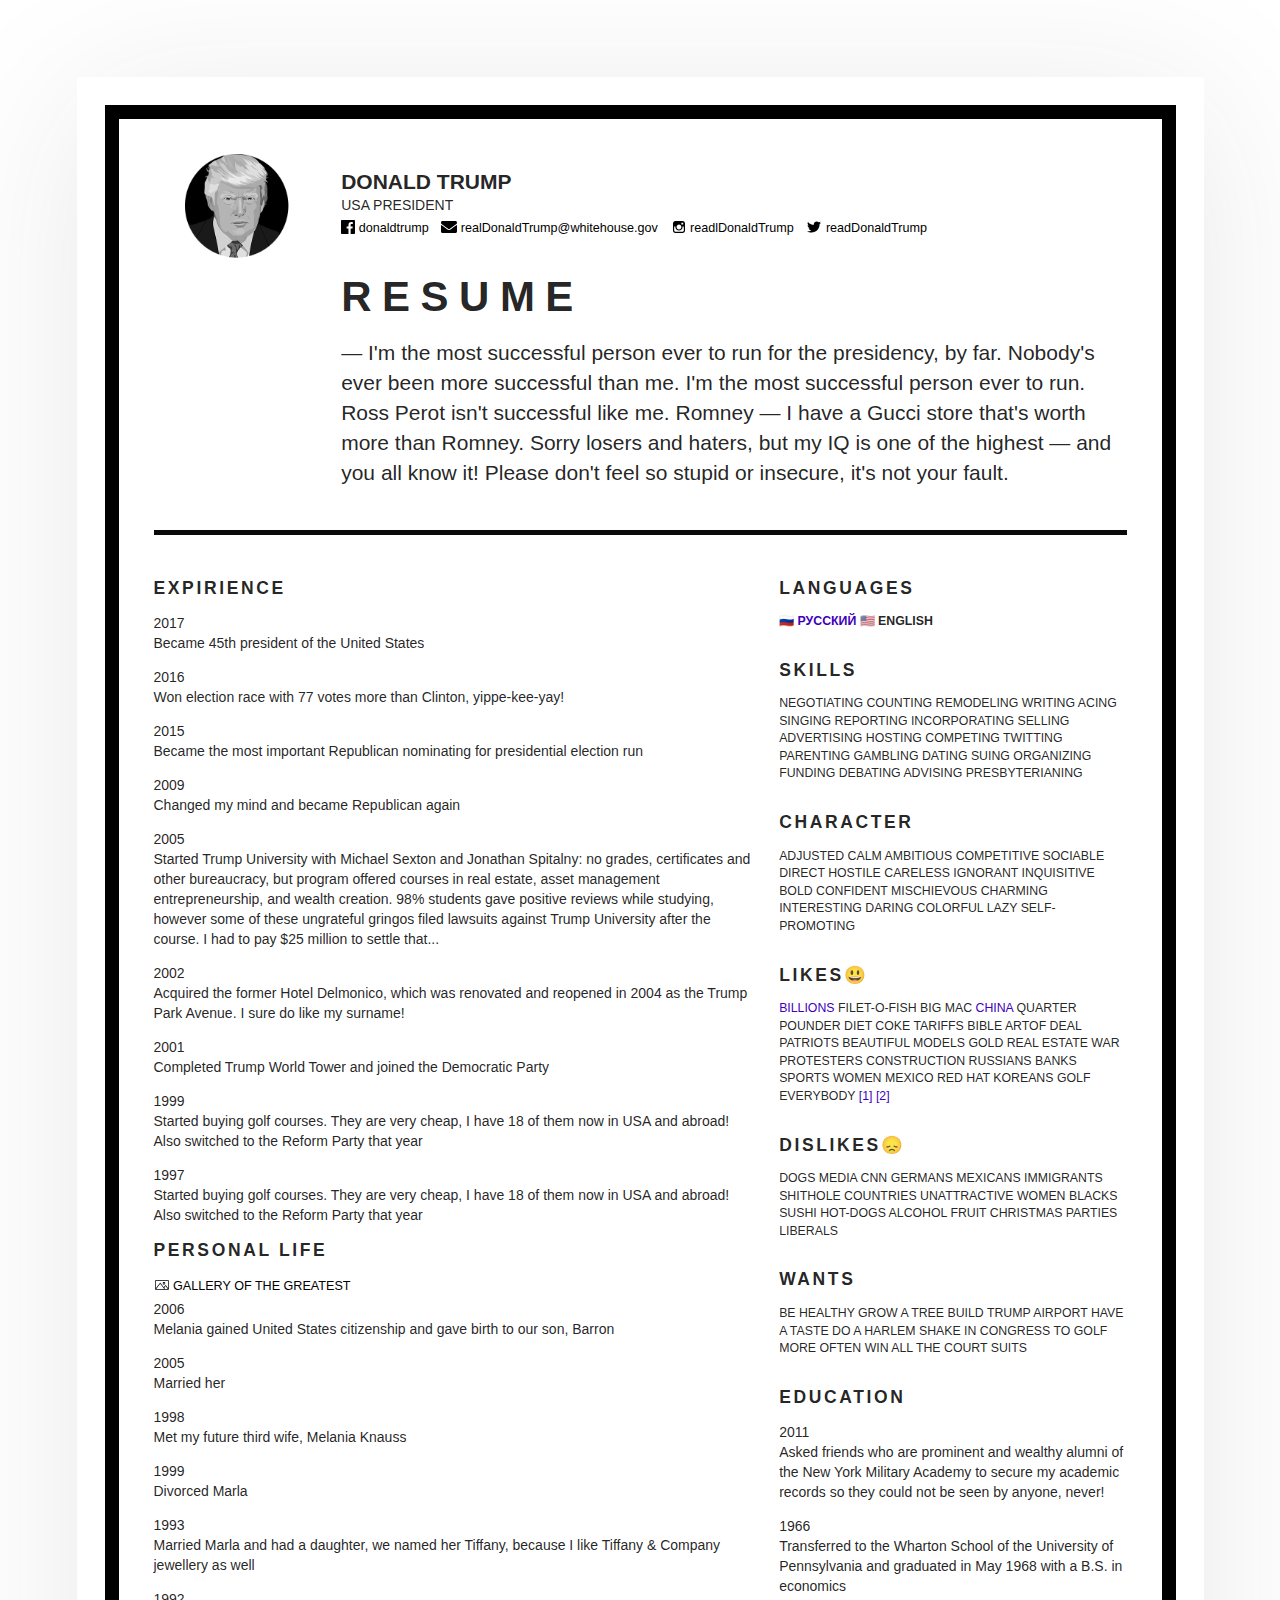
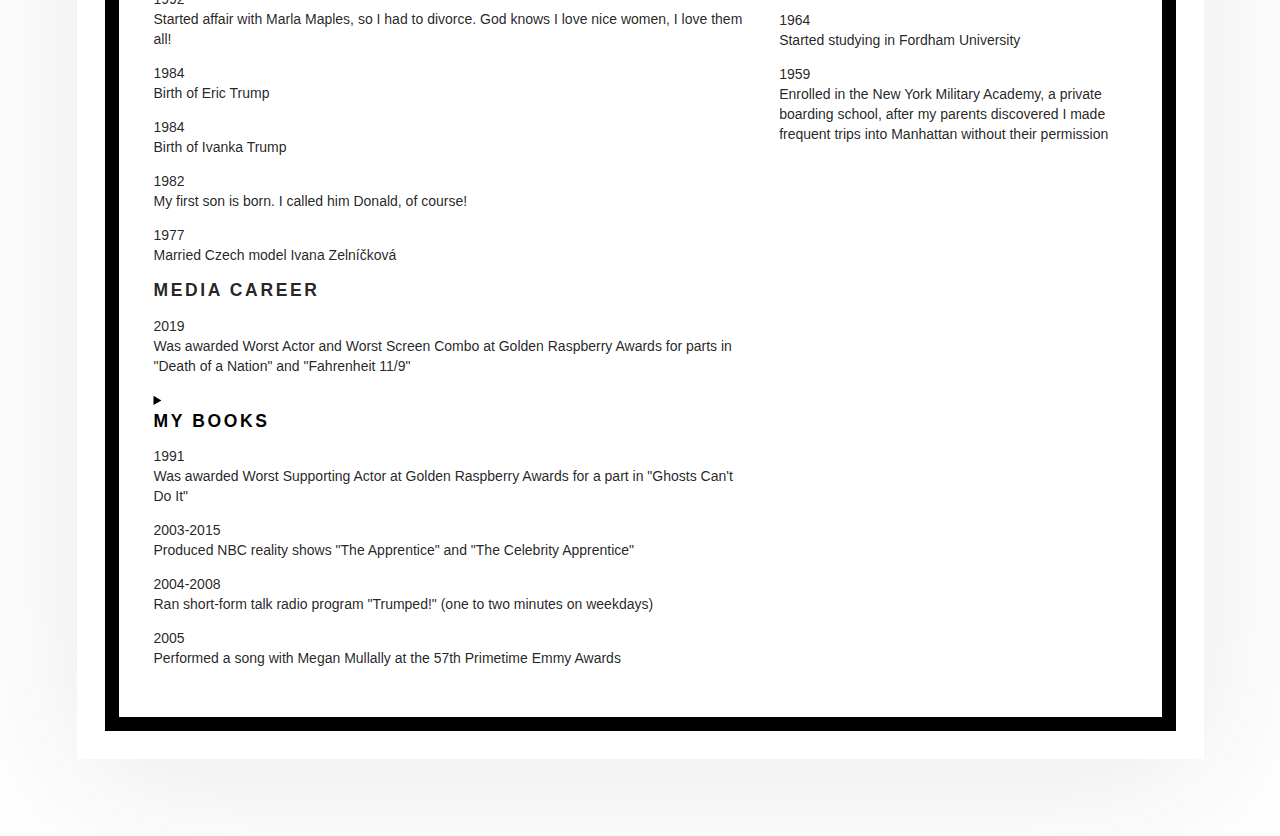
==== commit b799a769: "add gallery and rus version" ====
--- a/index.html
+++ b/index.html
@@ -48,7 +48,7 @@
     </a>
   </li>
   <li>
-    <a href="https://twitter.com/realDonaldTrump" rel="author" class="instagram">
+    <a href="https://www.instagram.com/realDonaldTrump/"  rel="author" class="instagram">
       <svg class="icon" viewBox="0 0 20 20">
           <path d="M14.52,2.469H5.482c-1.664,0-3.013,1.349-3.013,3.013v9.038c0,1.662,1.349,3.012,3.013,3.012h9.038c1.662,0,3.012-1.35,3.012-3.012V5.482C17.531,3.818,16.182,2.469,14.52,2.469 M13.012,4.729h2.26v2.259h-2.26V4.729z M10,6.988c1.664,0,3.012,1.349,3.012,3.012c0,1.664-1.348,3.013-3.012,3.013c-1.664,0-3.012-1.349-3.012-3.013C6.988,8.336,8.336,6.988,10,6.988 M16.025,14.52c0,0.831-0.676,1.506-1.506,1.506H5.482c-0.831,0-1.507-0.675-1.507-1.506V9.247h1.583C5.516,9.494,5.482,9.743,5.482,10c0,2.497,2.023,4.52,4.518,4.52c2.494,0,4.52-2.022,4.52-4.52c0-0.257-0.035-0.506-0.076-0.753h1.582V14.52z"></path>
         </svg>
@@ -56,7 +56,7 @@
     </a>
   </li>
   <li>
-    <a href="https://www.instagram.com/realDonaldTrump/" rel="author" class="twitter">
+    <a href="https://twitter.com/realDonaldTrump" rel="author" class="twitter">
       <svg class="icon" viewBox="0 0 20 20">
           <path  d="M18.258,3.266c-0.693,0.405-1.46,0.698-2.277,0.857c-0.653-0.686-1.586-1.115-2.618-1.115c-1.98,0-3.586,1.581-3.586,3.53c0,0.276,0.031,0.545,0.092,0.805C6.888,7.195,4.245,5.79,2.476,3.654C2.167,4.176,1.99,4.781,1.99,5.429c0,1.224,0.633,2.305,1.596,2.938C2.999,8.349,2.445,8.19,1.961,7.925C1.96,7.94,1.96,7.954,1.96,7.97c0,1.71,1.237,3.138,2.877,3.462c-0.301,0.08-0.617,0.123-0.945,0.123c-0.23,0-0.456-0.021-0.674-0.062c0.456,1.402,1.781,2.422,3.35,2.451c-1.228,0.947-2.773,1.512-4.454,1.512c-0.291,0-0.575-0.016-0.855-0.049c1.588,1,3.473,1.586,5.498,1.586c6.598,0,10.205-5.379,10.205-10.045c0-0.153-0.003-0.305-0.01-0.456c0.7-0.499,1.308-1.12,1.789-1.827c-0.644,0.28-1.334,0.469-2.06,0.555C17.422,4.782,17.99,4.091,18.258,3.266"></path>
         </svg>
@@ -125,6 +125,17 @@
                                   
                                   
                                     <h3>PERSONAL LIFE</h3>
+                                    <ul class="contacts">
+                                    <li>
+                                    <a href="gallery.html"  rel="author" class = "gallery">
+                                      <svg class="icon" viewBox="0 0 20 20">
+                                                    <path d="M18.555,15.354V4.592c0-0.248-0.202-0.451-0.45-0.451H1.888c-0.248,0-0.451,0.203-0.451,0.451v10.808c0,0.559,0.751,0.451,0.451,0.451h16.217h0.005C18.793,15.851,18.478,14.814,18.555,15.354 M2.8,14.949l4.944-6.464l4.144,5.419c0.003,0.003,0.003,0.003,0.003,0.005l0.797,1.04H2.8z M13.822,14.949l-1.006-1.317l1.689-2.218l2.688,3.535H13.822z M17.654,14.064l-2.791-3.666c-0.181-0.237-0.535-0.237-0.716,0l-1.899,2.493l-4.146-5.42c-0.18-0.237-0.536-0.237-0.716,0l-5.047,6.598V5.042h15.316V14.064z M12.474,6.393c-0.869,0-1.577,0.707-1.577,1.576s0.708,1.576,1.577,1.576s1.577-0.707,1.577-1.576S13.343,6.393,12.474,6.393 M12.474,8.645c-0.371,0-0.676-0.304-0.676-0.676s0.305-0.676,0.676-0.676c0.372,0,0.676,0.304,0.676,0.676S12.846,8.645,12.474,8.645"></path>
+                                                  </svg>
+                                          <span>GALLERY OF THE GREATEST</span>
+                                    </a>
+                                    </li>
+                                    </ul>
+                                    
                                     <li>
                                       <p>2006</p>
                                       <p>Melania gained United States citizenship and gave birth to our son, Barron</p>
@@ -266,7 +277,7 @@
               <div class="six wide column">
                   <section>
                       <h3>Languages</h3>
-                      <p class="tags small"> <a href="/ru-ru" hreflang="ru" rel="alternate" class="language" lang="ru">&#x1f1f7;&#x1f1fa; <span>РУССКИЙ</span></a> <span class="language" lang="en">&#x1f1fa;&#x1f1f8; ENGLISH</span></p>
+                      <p class="tags small"> <a href="rus.html" hreflang="ru" rel="alternate" class="language" lang="ru">&#x1f1f7;&#x1f1fa; <span>РУССКИЙ</span></a> <span class="language" lang="en">&#x1f1fa;&#x1f1f8; ENGLISH</span></p>
                     </section>
                     <section>
                       <h3>Skills</h3>
--- a/base.css
+++ b/base.css
@@ -143,13 +143,15 @@
   margin-top: calc(0.4285rem / 2);
 }
 a {
-  color: blue;
+  color: rgb(65, 0, 187);
   background-color: transparent;
   text-decoration: none;
+  
 }
 a[rel="external"]:not(.label):hover,
 a.language:hover span {
-  text-decoration: underline;
+  text-decoration: none;
+  opacity: 0.7;
 }
 
 /* Prevent `sub` and `sup` elements from affecting the line height in all browsers */
@@ -604,6 +606,12 @@
 .contacts li a.mail:hover {
   color: dimgrey;
 }
+.contacts li a.gallery:hover{
+  background: linear-gradient(45deg, #18a323 0%,#b629aa 25%,#dc2743 50%,#8ba013 75%,#18bc4f 100%);
+  -webkit-background-clip: text;
+  -webkit-text-fill-color: transparent;
+  color:#772bb4;
+}
 
 .contacts li a.instagram:hover {
   background: linear-gradient(45deg, #f09433 0%,#e6683c 25%,#dc2743 50%,#cc2366 75%,#bc1888 100%);
@@ -747,6 +755,15 @@
     font-size:0.5em;
     opacity:0;
   }
+  70%
+  {
+    font-size: 0.7em;
+    opacity: 0;
+  }
+  85%{
+    font-size: 0.85em;
+    opacity:0;
+  }
 	100% {
     font-size: 1em;
     opacity: 0;
@@ -760,6 +777,14 @@
   50%
   {
     opacity:0.5;
+  }
+  70%
+  {
+    opacity: 0.7;
+  }
+  85%
+  {
+    opacity: 0.85;
   }
 	100% {
 		opacity: 1;
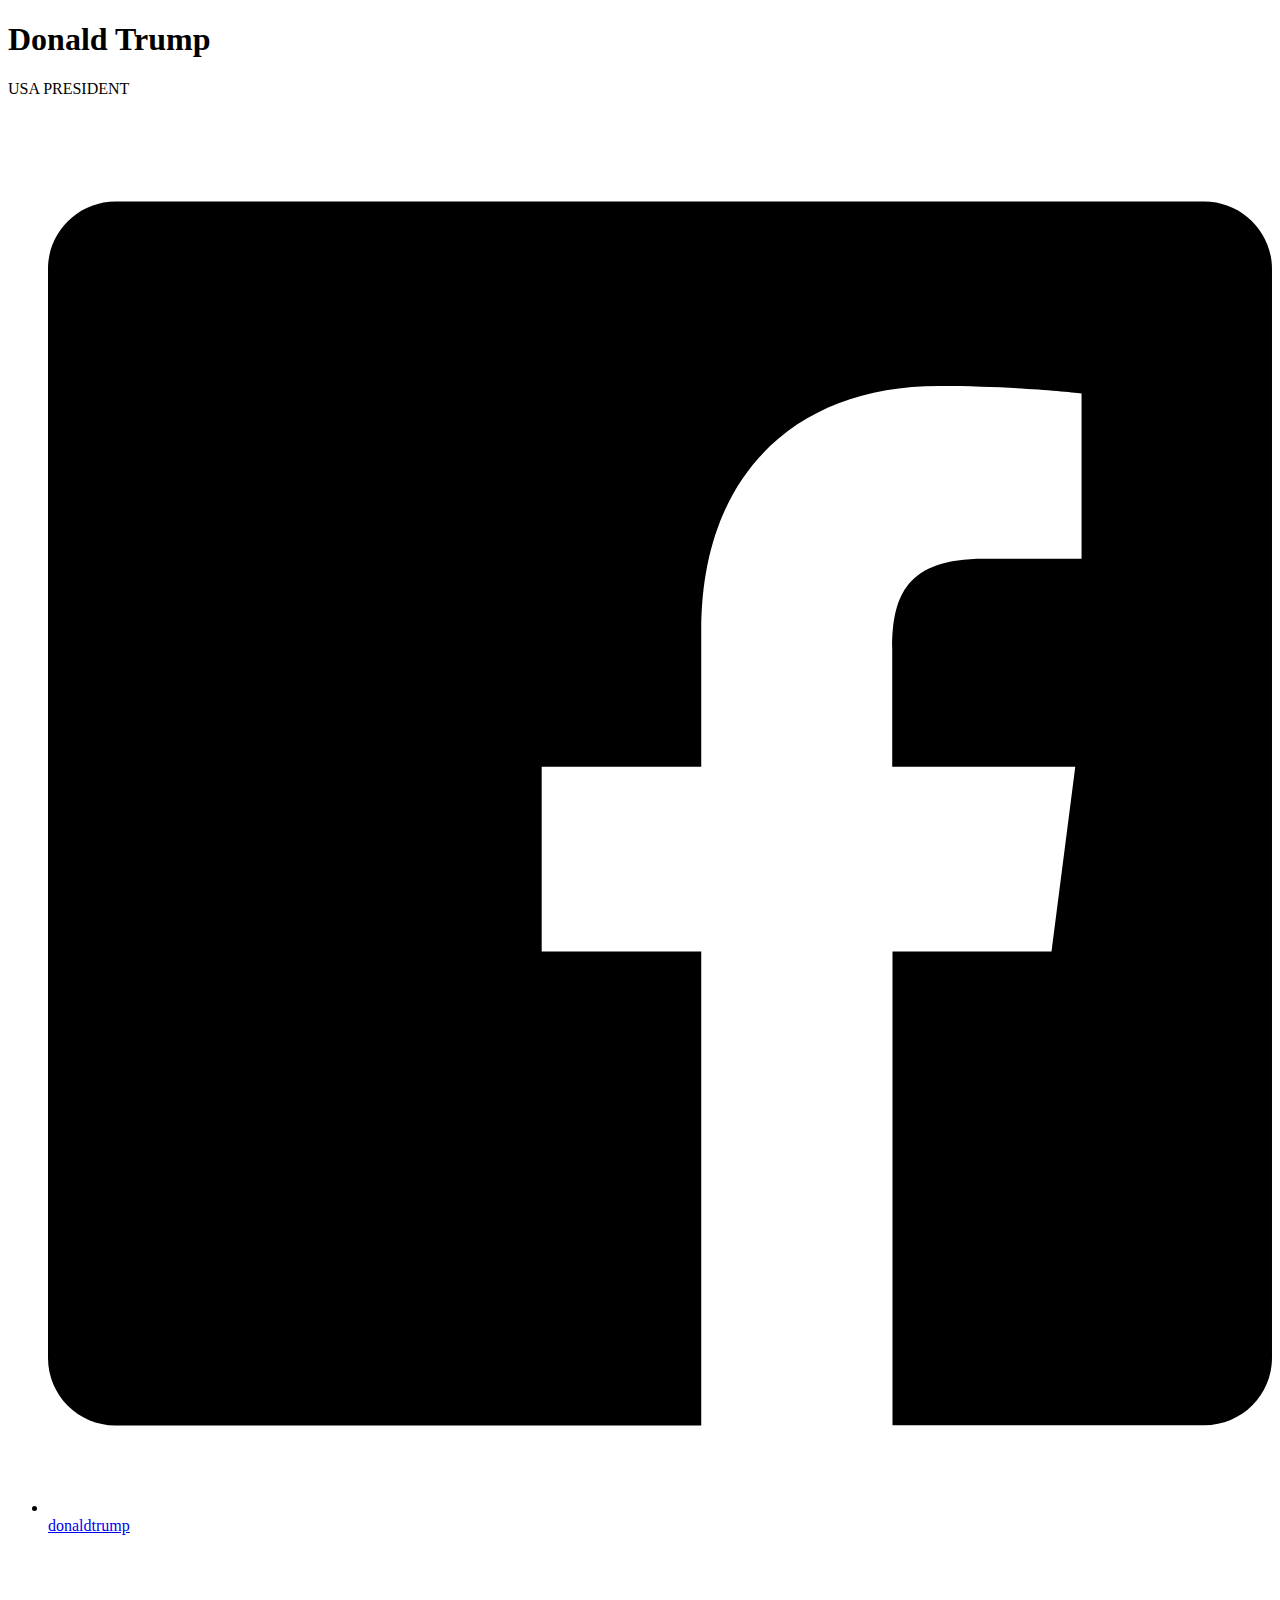
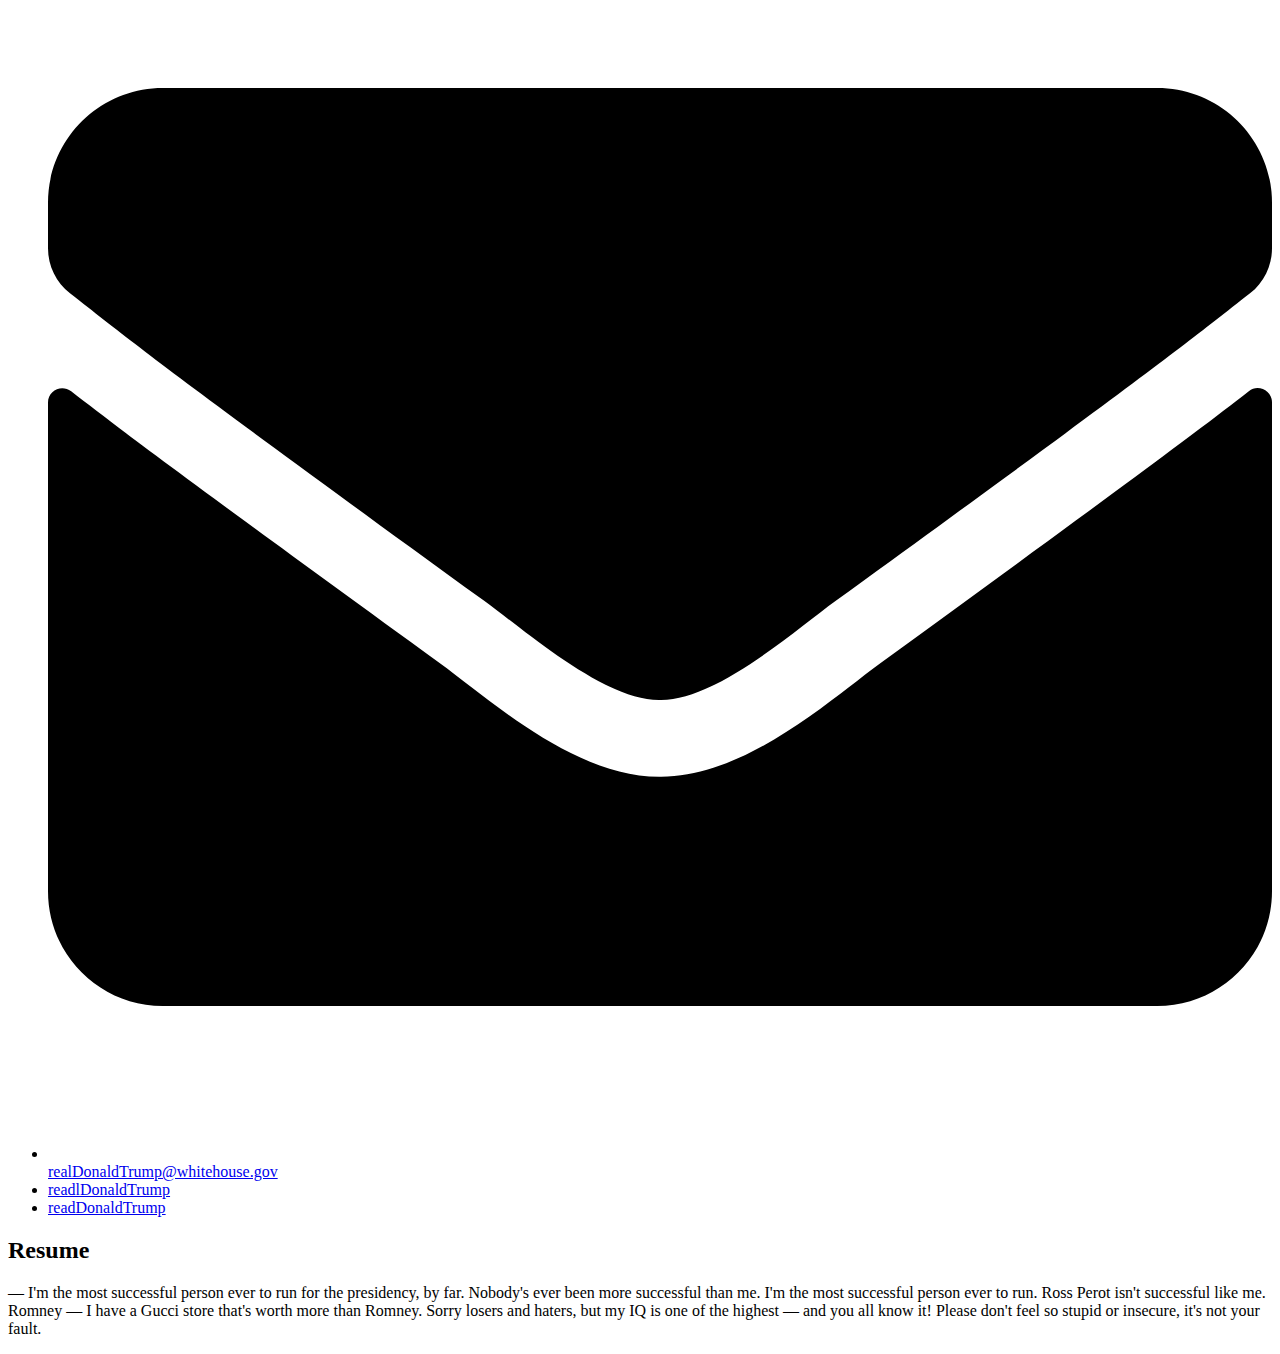
==== commit b76d04ab: "Merge pull request #9 from faddwillard/patch/content/primary" ====
--- a/index.html
+++ b/index.html
@@ -1,33 +1,18 @@
 <!DOCTYPE html>
 <html>
   <head>
-      <script async src="https://www.googletagmanager.com/gtag/js?id=UA-135348958-1"></script>
-      <script>
-        window.dataLayer = window.dataLayer || [];
-        function gtag(){dataLayer.push(arguments);}
-        gtag('js', new Date());
-        gtag('config', 'UA-135348958-1');
-      
-      </script>
-      
-      <meta name="description" content="My very own personal website.">
     <meta charset="UTF-8" />
-    <meta name="viewport" content="width=device-width, maximum-scale=1.0, minimum-scale=1.0">
-    <link rel="stylesheet" type= "text/css" href="base.css">
-    <title>Resume</title>
+    <link rel="stylesheet" href="https://volodymyrkushnir.com/assets/stylesheets/base.css">
+    <title>Résumé</title>
   </head>
   <body>
     <main>
       <article>
-        <div class="page" style="border-color: black;">
+        <div class="page" style="border-color: midnightblue;">
           <div class="stackable grid">
             <div class="row">
               <div class="three wide center aligned column">
-                  <div class="avatar-wrapper">
-                      
-                    <object class="avatar" data="1.png" role="png" aria-label="My profile picture"></object>
-                  
-                    </div>
+                <!-- Avatar -->
               </div>
               <div class="thirteen wide column">
                 <div class="stackable grid">
@@ -48,18 +33,14 @@
     </a>
   </li>
   <li>
-    <a href="https://www.instagram.com/realDonaldTrump/"  rel="author" class="instagram">
-      <svg class="icon" viewBox="0 0 20 20">
-          <path d="M14.52,2.469H5.482c-1.664,0-3.013,1.349-3.013,3.013v9.038c0,1.662,1.349,3.012,3.013,3.012h9.038c1.662,0,3.012-1.35,3.012-3.012V5.482C17.531,3.818,16.182,2.469,14.52,2.469 M13.012,4.729h2.26v2.259h-2.26V4.729z M10,6.988c1.664,0,3.012,1.349,3.012,3.012c0,1.664-1.348,3.013-3.012,3.013c-1.664,0-3.012-1.349-3.012-3.013C6.988,8.336,8.336,6.988,10,6.988 M16.025,14.52c0,0.831-0.676,1.506-1.506,1.506H5.482c-0.831,0-1.507-0.675-1.507-1.506V9.247h1.583C5.516,9.494,5.482,9.743,5.482,10c0,2.497,2.023,4.52,4.518,4.52c2.494,0,4.52-2.022,4.52-4.52c0-0.257-0.035-0.506-0.076-0.753h1.582V14.52z"></path>
-        </svg>
+    <a href="https://twitter.com/realDonaldTrump" rel="author" class="twitter">
+      
       <span>readlDonaldTrump</span>
     </a>
   </li>
   <li>
-    <a href="https://twitter.com/realDonaldTrump" rel="author" class="twitter">
-      <svg class="icon" viewBox="0 0 20 20">
-          <path  d="M18.258,3.266c-0.693,0.405-1.46,0.698-2.277,0.857c-0.653-0.686-1.586-1.115-2.618-1.115c-1.98,0-3.586,1.581-3.586,3.53c0,0.276,0.031,0.545,0.092,0.805C6.888,7.195,4.245,5.79,2.476,3.654C2.167,4.176,1.99,4.781,1.99,5.429c0,1.224,0.633,2.305,1.596,2.938C2.999,8.349,2.445,8.19,1.961,7.925C1.96,7.94,1.96,7.954,1.96,7.97c0,1.71,1.237,3.138,2.877,3.462c-0.301,0.08-0.617,0.123-0.945,0.123c-0.23,0-0.456-0.021-0.674-0.062c0.456,1.402,1.781,2.422,3.35,2.451c-1.228,0.947-2.773,1.512-4.454,1.512c-0.291,0-0.575-0.016-0.855-0.049c1.588,1,3.473,1.586,5.498,1.586c6.598,0,10.205-5.379,10.205-10.045c0-0.153-0.003-0.305-0.01-0.456c0.7-0.499,1.308-1.12,1.789-1.827c-0.644,0.28-1.334,0.469-2.06,0.555C17.422,4.782,17.99,4.091,18.258,3.266"></path>
-        </svg>
+    <a href="https://www.instagram.com/realDonaldTrump/" rel="author" class="instagram">
+      
       <span>readDonaldTrump</span>
     </a>
   </li>
@@ -83,250 +64,16 @@
             </div>
             <div class="row">
               <div class="ten wide column">
-                  <section>
-                <ul class="timeline">
-                  <h3>EXPIRIENCE</h3>
-                    <li>
-                      <p>2017</p>
-                      <p>Became 45th president of the United States</p>
-                    </li>
-                    <li>
-                        <p>2016</p>
-                        <p>Won election race with 77 votes more than Clinton, yippe-kee-yay!</p>
-                      </li>
-                      <li>
-                          <p>2015</p>
-                          <p>Became the most important Republican nominating for presidential election run</p>
-                        </li>
-                        <li>
-                            <p>2009</p>
-                            <p>Changed my mind and became Republican again</p>
-                          </li>
-                          <li>
-                              <p>2005</p>
-                              <p>Started Trump University with Michael Sexton and Jonathan Spitalny: no grades, certificates and other bureaucracy, but program offered courses in real estate, asset management entrepreneurship, and wealth creation. 98% students gave positive reviews while studying, however some of these ungrateful gringos filed lawsuits against Trump University after the course. I had to pay $25 million to settle that...</p>
-                            </li>
-                            <li>
-                                <p>2002</p>
-                                <p>Acquired the former Hotel Delmonico, which was renovated and reopened in 2004 as the Trump Park Avenue. I sure do like my surname!</p>
-                              </li>
-                              <li>
-                                  <p>2001</p>
-                                  <p>Completed Trump World Tower and joined the Democratic Party</p>
-                                </li>
-                                <li>
-                                    <p>1999</p>
-                                    <p>Started buying golf courses. They are very cheap, I have 18 of them now in USA and abroad! Also switched to the Reform Party that year</p>
-                                  </li>
-                                  <li>
-                                      <p>1997</p>
-                                      <p>Started buying golf courses. They are very cheap, I have 18 of them now in USA and abroad! Also switched to the Reform Party that year</p>
-                                    </li>
-                                  
-                                  
-                                    <h3>PERSONAL LIFE</h3>
-                                    <ul class="contacts">
-                                    <li>
-                                    <a href="gallery.html"  rel="author" class = "gallery">
-                                      <svg class="icon" viewBox="0 0 20 20">
-                                                    <path d="M18.555,15.354V4.592c0-0.248-0.202-0.451-0.45-0.451H1.888c-0.248,0-0.451,0.203-0.451,0.451v10.808c0,0.559,0.751,0.451,0.451,0.451h16.217h0.005C18.793,15.851,18.478,14.814,18.555,15.354 M2.8,14.949l4.944-6.464l4.144,5.419c0.003,0.003,0.003,0.003,0.003,0.005l0.797,1.04H2.8z M13.822,14.949l-1.006-1.317l1.689-2.218l2.688,3.535H13.822z M17.654,14.064l-2.791-3.666c-0.181-0.237-0.535-0.237-0.716,0l-1.899,2.493l-4.146-5.42c-0.18-0.237-0.536-0.237-0.716,0l-5.047,6.598V5.042h15.316V14.064z M12.474,6.393c-0.869,0-1.577,0.707-1.577,1.576s0.708,1.576,1.577,1.576s1.577-0.707,1.577-1.576S13.343,6.393,12.474,6.393 M12.474,8.645c-0.371,0-0.676-0.304-0.676-0.676s0.305-0.676,0.676-0.676c0.372,0,0.676,0.304,0.676,0.676S12.846,8.645,12.474,8.645"></path>
-                                                  </svg>
-                                          <span>GALLERY OF THE GREATEST</span>
-                                    </a>
-                                    </li>
-                                    </ul>
-                                    
-                                    <li>
-                                      <p>2006</p>
-                                      <p>Melania gained United States citizenship and gave birth to our son, Barron</p>
-                                    </li>
-                                    <li>
-                                      <p>2005</p>
-                                      <p>Married her</p>
-                                    </li>
-                                    <li>
-                                      <p>1998</p>
-                                      <p>Met my future third wife, Melania Knauss</p>
-                                    </li>
-                                    <li>
-                                      <p>1999</p>
-                                      <p>Divorced Marla</p>
-                                    </li>
-                                    <li>
-                                      <p>1993</p>
-                                      <p>Married Marla and had a daughter, we named her Tiffany, because I like Tiffany & Company jewellery as well</p>
-                                    </li>
-                                    <li>
-                                      <p>1992</p>
-                                      <p>Started affair with Marla Maples, so I had to divorce. God knows I love nice women, I love them all!</p>
-                                    </li>
-                                    <li>
-                                      <p>1984</p>
-                                      <p>Birth of Eric Trump</p>
-                                    </li>
-                                    <li>
-                                      <p>1984</p>
-                                      <p>Birth of Ivanka Trump</p>
-                                    </li>
-                                    <li>
-                                      <p>1982</p>
-                                      <p>My first son is born. I called him Donald, of course!</p>
-                                    </li>
-                                    <li>
-                                      <p>1977</p>
-                                      <p>Married Czech model Ivana Zelníčková</p>
-                                    </li>
-                                    <h3>MEDIA CAREER</h3>
-                                    <li>
-                                      <p>2019</p>
-                                      <p>Was awarded Worst Actor and Worst Screen Combo at Golden Raspberry Awards for parts in "Death of a Nation" and "Fahrenheit 11/9"</p>
-                                    </li>
-                                    <details>
-                                    <summary class="setup"><h3>MY BOOKS</h3>
-                                    </summary>
-                                    <span class="punchline">
-                                    <li>
-                                      <p>2015</p>
-                                      <p>Published a book "Crippled America: How to Make America Great Again"</p>
-                                    </li>
-                                    <li>
-                                      <p>2011</p>
-                                      <p>Published a book "Time to Get Tough: Making America #1 Again" in coauthorship with Wynton Hall, Peter Schweizer and Meredith McIver.
-                                          Published a book "Midas Touch: Why Some Entrepreneurs Get Rich – And Why Most Don't" in coauthorship with Robert Kiyosaki.
-                                          Published a book "Trump Tower" in coauthorship with Jeffrey Robinson
-
-                                      </p>
-                                    </li>
-                                    <li>
-                                      <p>2009</p>
-                                      <p>Published a book "Think Like a Champion: An Informal Education in Business and Life" in coauthorship with Meredith McIver</p>
-                                    </li>
-                                    <li>
-                                      <p>2008</p>
-                                      <p>Published a book "Never Give Up: How I Turned My Biggest Challenges into Success" in coauthorship with Meredith McIver</p>
-                                    </li>
-                                    <li>
-                                      <p>2007</p>
-                                      <p>Published a book "Think Big and Kick Ass" in coauthorship with Bill Zanker.
-                                        Published a book "Why We Want You to Be Rich" in coauthorship with Meredith McIver and Robert Kiyosaki
-                                      </p>
-                                    </li>
-                                    <li>
-                                      <p>2006</p>
-                                      <p>Published a book "Why We Want You to Be Rich" in coauthorship with Meredith McIver and Robert Kiyosaki.
-                                        Published a book "How to Build a Fortune: Your Plan for Success From the World's Most Famous Businessman".
-                                        Published a book "The Best Real Estate Advice I Ever Received: 100 Top Experts Share Their Strategies". 
-                                        Published a book "Trump 101: The Way to Success" in coauthorship with Meredith McIver
-                                      </p>
-                                    </li>
-                                    <li>
-                                      <p>2005</p>
-                                      <p>Published a book "The Best Golf Advice I Ever Received". 
-                                        Performed a song with Megan Mullally at the 57th Primetime Emmy Awards. 
-                                      </p>
-                                    </li>
-                                    <li>
-                                      <p>2004</p>
-                                      <p>Published a book "Trump: How to Get Rich" in coauthorship with Meredith McIver. 
-                                        Published a book "The Way to the Top: The Best Business Advice I Ever Received". 
-                                        Published a book "Think Like a Billionaire: Everything You Need to Know About Success, Real Estate, and Life" in coauthorship with Meredith McIver
-
-                                      </p>
-                                    </li>
-                                    <li>
-                                      <p>2000</p>
-                                      <p>Published a book "Trump: The America We Deserve" in coauthorship with Dave Shiflett</p>
-                                    </li>
-                                    <li>
-                                      <p>1997</p>
-                                      <p>Published a book "Trump: The Art of the Comeback" in coauthorship with Kate Bohner</p>
-                                    </li>
-                                    <li>
-                                      <p>1990</p>
-                                      <p>Published a book "Trump: Surviving at the Top" in coauthorship with Charles Leerhsen</p>
-                                    </li>
-                                    <li>
-                                      <p>1987</p>
-                                      <p>Published a book "Trump: The Art of the Deal" in coauthorship with Tony Shwartz</p>
-                                    </li>
-                                  </span>
-                                  
-                                  </details>
-                                  <li>
-                                      <p>1991</p>
-                                      <p>Was awarded Worst Supporting Actor at Golden Raspberry Awards for a part in "Ghosts Can't Do It"</p>
-                                    </li>
-                                    <li>
-                                        <p>2003-2015</p>
-                                        <p>Produced NBC reality shows "The Apprentice" and "The Celebrity Apprentice"</p>
-                                      </li>
-                                      <li>
-                                          <p>2004-2008</p>
-                                          <p>Ran short-form talk radio program "Trumped!" (one to two minutes on weekdays)</p>
-                                        </li>
-                                        <li>
-                                            <p>2005</p>
-                                            <p>Performed a song with Megan Mullally at the 57th Primetime Emmy Awards</p>
-                                          </li>
-                              </ul>
-                            </section>
-                              
-                                    
-                </ul>
+                <!-- Experience -->
               </div>
               <div class="six wide column">
-                  <section>
-                      <h3>Languages</h3>
-                      <p class="tags small"> <a href="rus.html" hreflang="ru" rel="alternate" class="language" lang="ru">&#x1f1f7;&#x1f1fa; <span>РУССКИЙ</span></a> <span class="language" lang="en">&#x1f1fa;&#x1f1f8; ENGLISH</span></p>
-                    </section>
-                    <section>
-                      <h3>Skills</h3>
-                      <p class="tags small">NEGOTIATING COUNTING REMODELING WRITING ACING SINGING REPORTING INCORPORATING SELLING ADVERTISING HOSTING COMPETING TWITTING PARENTING GAMBLING DATING SUING ORGANIZING FUNDING DEBATING ADVISING PRESBYTERIANING</p>
-                    </section>
-                    <section>
-                      <h3>Character</h3>
-                      <p class="tags small">ADJUSTED CALM AMBITIOUS COMPETITIVE SOCIABLE DIRECT HOSTILE CARELESS IGNORANT INQUISITIVE BOLD CONFIDENT MISCHIEVOUS CHARMING INTERESTING DARING COLORFUL LAZY SELF-PROMOTING</p>
-                    </section>
-                    <section>
-                      <h3>Likes&#x1f603;</h3>
-                      <p class="tags small"><a href = "https://www.youtube.com/watch?v=u_aLESDql1U" rel = "external" target = "_blank">BILLIONS</a> FILET-O-FISH BIG MAC <a href = "https://www.youtube.com/watch?v=RDrfE9I8_hs" rel = "external" target = "_blank">CHINA</a> 
-                        QUARTER POUNDER DIET COKE TARIFFS BIBLE ARTOF DEAL PATRIOTS BEAUTIFUL MODELS GOLD REAL ESTATE WAR PROTESTERS CONSTRUCTION RUSSIANS BANKS SPORTS WOMEN MEXICO RED HAT KOREANS GOLF EVERYBODY 
-                         <a href = "https://www.youtube.com/watch?v=0f9ysmciWUk" rel = "external" target = "_blank">[1]</a>
-                          <a href = "https://www.youtube.com/watch?v=TTdmKaXAfAs" rel = "external" target = "_blank">[2]</a>
-                        </p>
-                    </section>
-                    <section>
-                      <h3>Dislikes&#x1f61e;</h3>
-                      <p class="tags small">DOGS MEDIA CNN GERMANS MEXICANS IMMIGRANTS SHITHOLE COUNTRIES UNATTRACTIVE WOMEN BLACKS SUSHI HOT-DOGS ALCOHOL FRUIT CHRISTMAS PARTIES LIBERALS</p>
-                    </section>
-                    <section>
-                      <h3>Wants</h3>
-                      <p class="tags small bulleted">BE HEALTHY GROW A TREE BUILD TRUMP AIRPORT HAVE A TASTE DO A HARLEM SHAKE IN CONGRESS TO GOLF MORE OFTEN WIN ALL THE COURT SUITS</p>
-                    </section>
-                    <section>
-                      <ul class = "timeline">
-                        <h3>Education</h3>
-                        <li>
-                            <p>2011</p>
-                            <p>Asked friends who are prominent and wealthy alumni of the New York Military Academy to secure my academic records so they could not be seen by anyone, never!</p>
-                          </li>
-                          <li>
-                              <p>1966</p>
-                              <p>Transferred to the Wharton School of the University of Pennsylvania and graduated in May 1968 with a B.S. in economics</p>
-                            </li>
-                            <li>
-                                <p>1964</p>
-                                <p>Started studying in Fordham University</p>
-                              </li>
-                              <li>
-                                  <p>1959</p>
-                                  <p>Enrolled in the New York Military Academy, a private boarding school, after my parents discovered I made frequent trips into Manhattan without their permission</p>
-                                </li>
-                          
-                        
-                      </section>
-                    </ul>
-                      
+                <!-- Languages -->
+                <!-- Skills -->
+                <!-- Character -->
+                <!-- Likes -->
+                <!-- Dislikes -->
+                <!-- Wants -->
+                <!-- Education -->
                 <!-- Articles -->
               </div>
             </div>
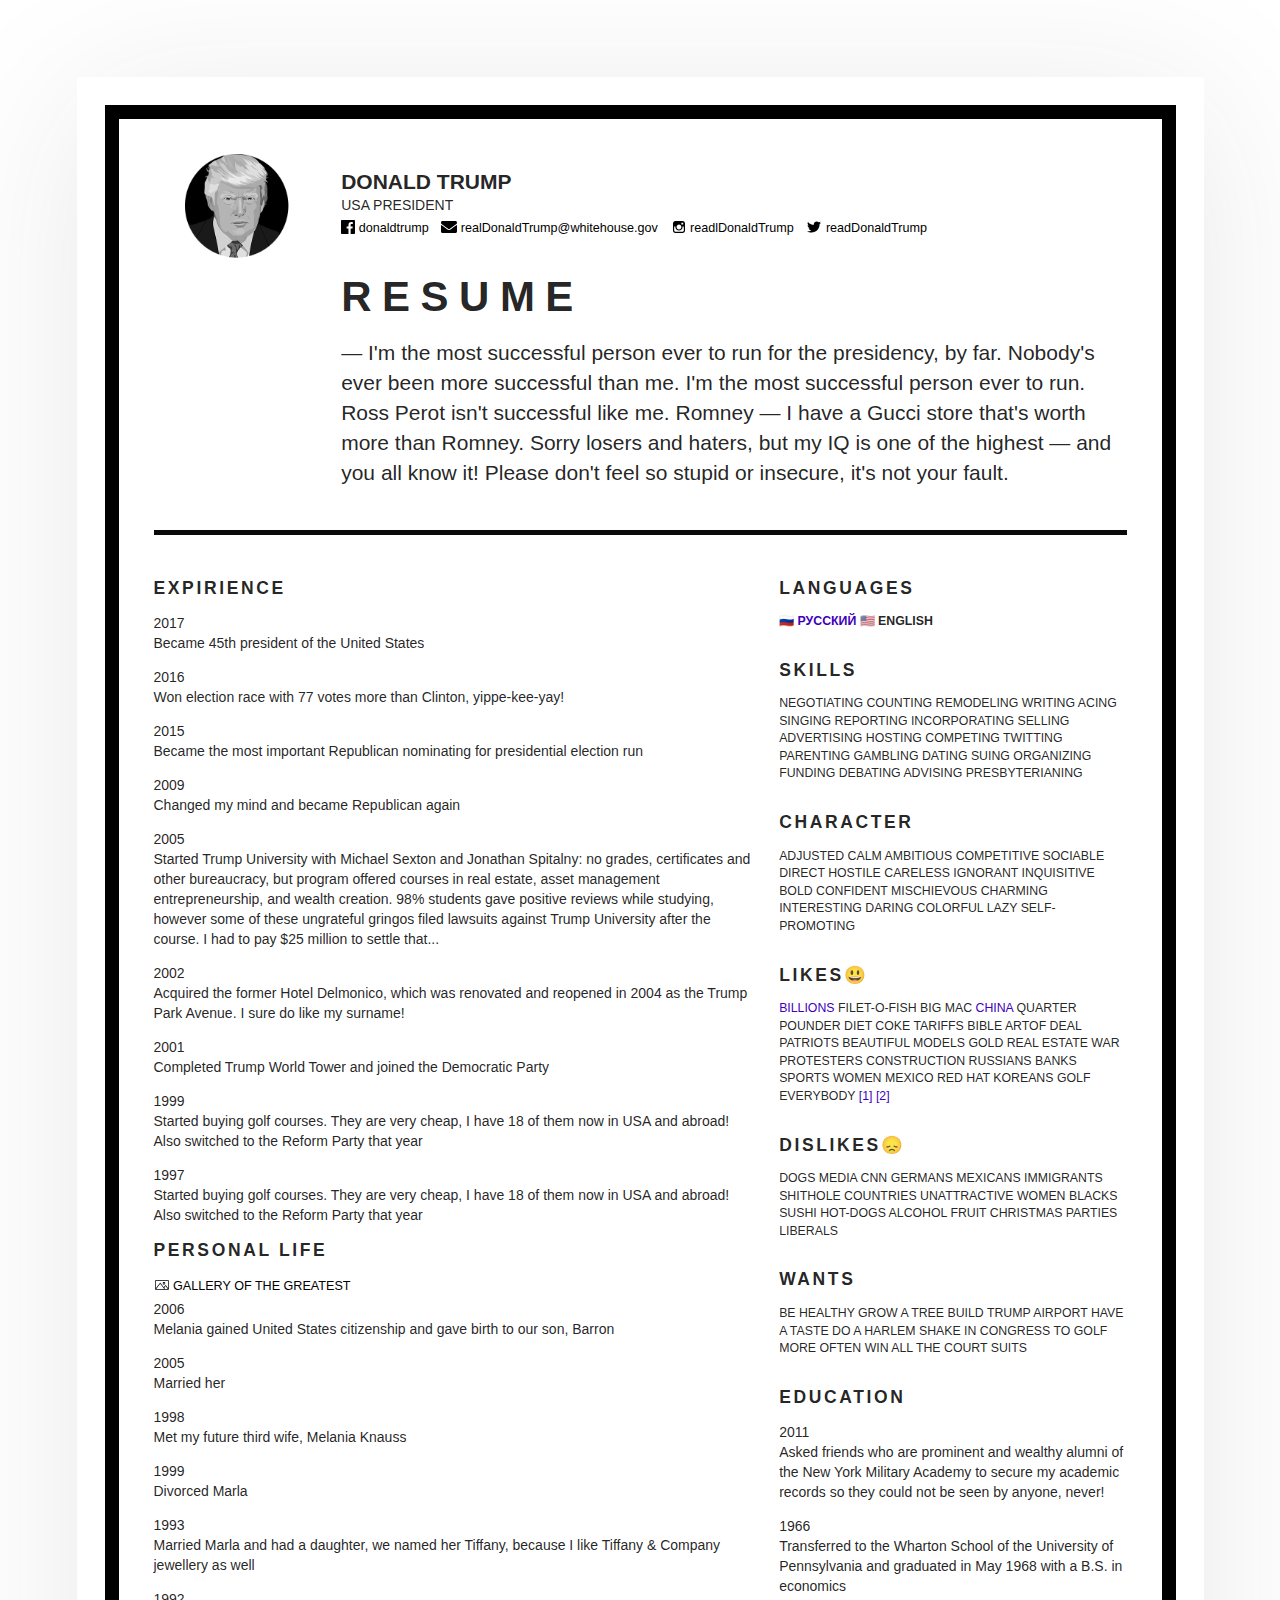
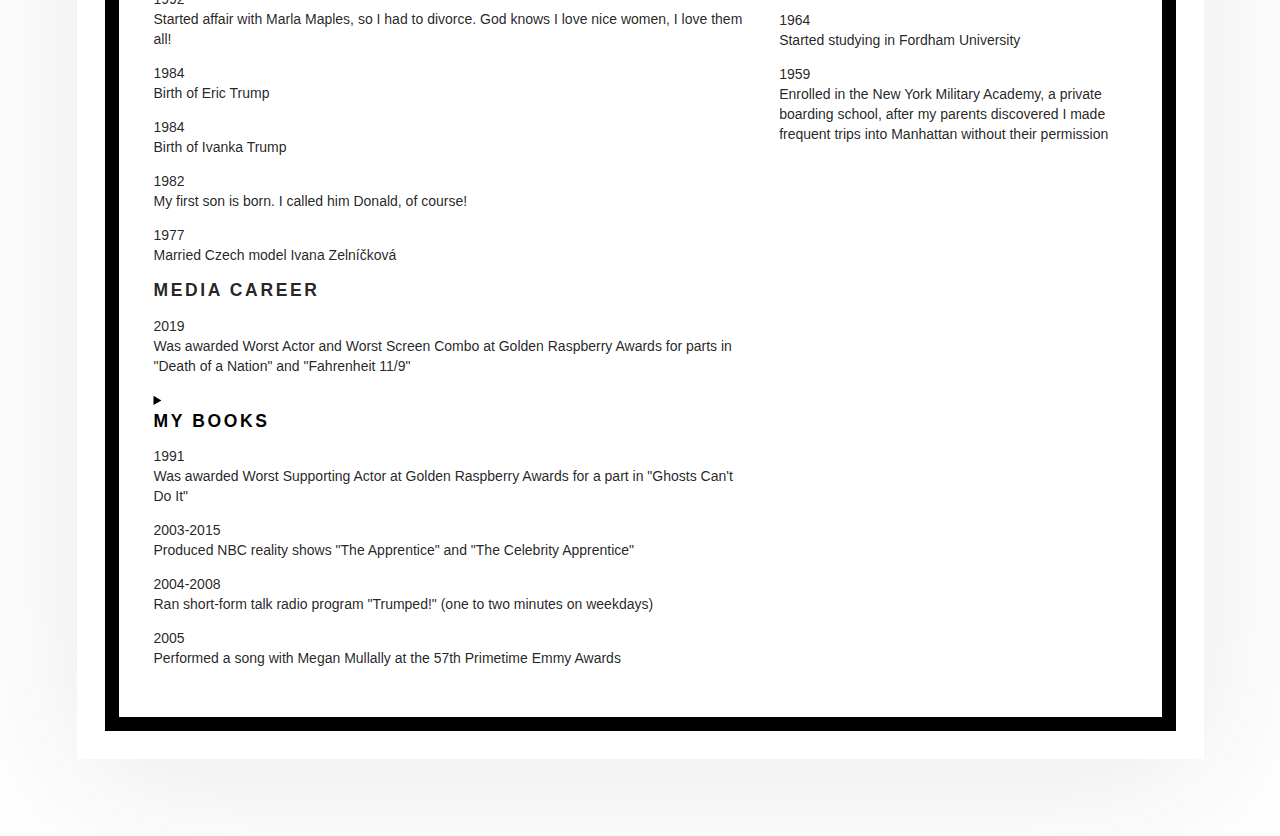
==== commit 0131675d: "Merge pull request #10 from faddwillard/patch/content/secondary" ====
--- a/index.html
+++ b/index.html
@@ -1,18 +1,34 @@
 <!DOCTYPE html>
 <html>
   <head>
+      <script async src="https://www.googletagmanager.com/gtag/js?id=UA-135348958-1"></script>
+      <script>
+        window.dataLayer = window.dataLayer || [];
+        function gtag(){dataLayer.push(arguments);}
+        gtag('js', new Date());
+        gtag('config', 'UA-135348958-1');
+      
+      </script>
+      
+      <meta name="description" content="My very own personal website.">
     <meta charset="UTF-8" />
-    <link rel="stylesheet" href="https://volodymyrkushnir.com/assets/stylesheets/base.css">
-    <title>Résumé</title>
+    <meta name="viewport" content="width=device-width, maximum-scale=1.0, minimum-scale=1.0">
+    <link rel="stylesheet" type= "text/css" href="base.css">
+    <link rel="shortcut icon" href="images/favicon.ico" type="image/x-icon">
+    <title>Resume</title>
   </head>
   <body>
     <main>
       <article>
-        <div class="page" style="border-color: midnightblue;">
+        <div class="page" style="border-color: black;">
           <div class="stackable grid">
             <div class="row">
               <div class="three wide center aligned column">
-                <!-- Avatar -->
+                  <div class="avatar-wrapper">
+                      
+                    <object class="avatar" data="images/1.png" role="png" aria-label="My profile picture"></object>
+                  
+                    </div>
               </div>
               <div class="thirteen wide column">
                 <div class="stackable grid">
@@ -33,14 +49,18 @@
     </a>
   </li>
   <li>
-    <a href="https://twitter.com/realDonaldTrump" rel="author" class="twitter">
-      
+    <a href="https://www.instagram.com/realDonaldTrump/"  rel="author" class="instagram">
+      <svg class="icon" viewBox="0 0 20 20">
+          <path d="M14.52,2.469H5.482c-1.664,0-3.013,1.349-3.013,3.013v9.038c0,1.662,1.349,3.012,3.013,3.012h9.038c1.662,0,3.012-1.35,3.012-3.012V5.482C17.531,3.818,16.182,2.469,14.52,2.469 M13.012,4.729h2.26v2.259h-2.26V4.729z M10,6.988c1.664,0,3.012,1.349,3.012,3.012c0,1.664-1.348,3.013-3.012,3.013c-1.664,0-3.012-1.349-3.012-3.013C6.988,8.336,8.336,6.988,10,6.988 M16.025,14.52c0,0.831-0.676,1.506-1.506,1.506H5.482c-0.831,0-1.507-0.675-1.507-1.506V9.247h1.583C5.516,9.494,5.482,9.743,5.482,10c0,2.497,2.023,4.52,4.518,4.52c2.494,0,4.52-2.022,4.52-4.52c0-0.257-0.035-0.506-0.076-0.753h1.582V14.52z"></path>
+        </svg>
       <span>readlDonaldTrump</span>
     </a>
   </li>
   <li>
-    <a href="https://www.instagram.com/realDonaldTrump/" rel="author" class="instagram">
-      
+    <a href="https://twitter.com/realDonaldTrump" rel="author" class="twitter">
+      <svg class="icon" viewBox="0 0 20 20">
+          <path  d="M18.258,3.266c-0.693,0.405-1.46,0.698-2.277,0.857c-0.653-0.686-1.586-1.115-2.618-1.115c-1.98,0-3.586,1.581-3.586,3.53c0,0.276,0.031,0.545,0.092,0.805C6.888,7.195,4.245,5.79,2.476,3.654C2.167,4.176,1.99,4.781,1.99,5.429c0,1.224,0.633,2.305,1.596,2.938C2.999,8.349,2.445,8.19,1.961,7.925C1.96,7.94,1.96,7.954,1.96,7.97c0,1.71,1.237,3.138,2.877,3.462c-0.301,0.08-0.617,0.123-0.945,0.123c-0.23,0-0.456-0.021-0.674-0.062c0.456,1.402,1.781,2.422,3.35,2.451c-1.228,0.947-2.773,1.512-4.454,1.512c-0.291,0-0.575-0.016-0.855-0.049c1.588,1,3.473,1.586,5.498,1.586c6.598,0,10.205-5.379,10.205-10.045c0-0.153-0.003-0.305-0.01-0.456c0.7-0.499,1.308-1.12,1.789-1.827c-0.644,0.28-1.334,0.469-2.06,0.555C17.422,4.782,17.99,4.091,18.258,3.266"></path>
+        </svg>
       <span>readDonaldTrump</span>
     </a>
   </li>
@@ -64,16 +84,250 @@
             </div>
             <div class="row">
               <div class="ten wide column">
-                <!-- Experience -->
+                  <section>
+                <ul class="timeline">
+                  <h3>EXPIRIENCE</h3>
+                    <li>
+                      <p>2017</p>
+                      <p>Became 45th president of the United States</p>
+                    </li>
+                    <li>
+                        <p>2016</p>
+                        <p>Won election race with 77 votes more than Clinton, yippe-kee-yay!</p>
+                      </li>
+                      <li>
+                          <p>2015</p>
+                          <p>Became the most important Republican nominating for presidential election run</p>
+                        </li>
+                        <li>
+                            <p>2009</p>
+                            <p>Changed my mind and became Republican again</p>
+                          </li>
+                          <li>
+                              <p>2005</p>
+                              <p>Started Trump University with Michael Sexton and Jonathan Spitalny: no grades, certificates and other bureaucracy, but program offered courses in real estate, asset management entrepreneurship, and wealth creation. 98% students gave positive reviews while studying, however some of these ungrateful gringos filed lawsuits against Trump University after the course. I had to pay $25 million to settle that...</p>
+                            </li>
+                            <li>
+                                <p>2002</p>
+                                <p>Acquired the former Hotel Delmonico, which was renovated and reopened in 2004 as the Trump Park Avenue. I sure do like my surname!</p>
+                              </li>
+                              <li>
+                                  <p>2001</p>
+                                  <p>Completed Trump World Tower and joined the Democratic Party</p>
+                                </li>
+                                <li>
+                                    <p>1999</p>
+                                    <p>Started buying golf courses. They are very cheap, I have 18 of them now in USA and abroad! Also switched to the Reform Party that year</p>
+                                  </li>
+                                  <li>
+                                      <p>1997</p>
+                                      <p>Started buying golf courses. They are very cheap, I have 18 of them now in USA and abroad! Also switched to the Reform Party that year</p>
+                                    </li>
+                                  
+                                  
+                                    <h3>PERSONAL LIFE</h3>
+                                    <ul class="contacts">
+                                    <li>
+                                    <a href="gallery.html"  rel="author" class = "gallery">
+                                      <svg class="icon" viewBox="0 0 20 20">
+                                                    <path d="M18.555,15.354V4.592c0-0.248-0.202-0.451-0.45-0.451H1.888c-0.248,0-0.451,0.203-0.451,0.451v10.808c0,0.559,0.751,0.451,0.451,0.451h16.217h0.005C18.793,15.851,18.478,14.814,18.555,15.354 M2.8,14.949l4.944-6.464l4.144,5.419c0.003,0.003,0.003,0.003,0.003,0.005l0.797,1.04H2.8z M13.822,14.949l-1.006-1.317l1.689-2.218l2.688,3.535H13.822z M17.654,14.064l-2.791-3.666c-0.181-0.237-0.535-0.237-0.716,0l-1.899,2.493l-4.146-5.42c-0.18-0.237-0.536-0.237-0.716,0l-5.047,6.598V5.042h15.316V14.064z M12.474,6.393c-0.869,0-1.577,0.707-1.577,1.576s0.708,1.576,1.577,1.576s1.577-0.707,1.577-1.576S13.343,6.393,12.474,6.393 M12.474,8.645c-0.371,0-0.676-0.304-0.676-0.676s0.305-0.676,0.676-0.676c0.372,0,0.676,0.304,0.676,0.676S12.846,8.645,12.474,8.645"></path>
+                                                  </svg>
+                                          <span>GALLERY OF THE GREATEST</span>
+                                    </a>
+                                    </li>
+                                    </ul>
+                                    
+                                    <li>
+                                      <p>2006</p>
+                                      <p>Melania gained United States citizenship and gave birth to our son, Barron</p>
+                                    </li>
+                                    <li>
+                                      <p>2005</p>
+                                      <p>Married her</p>
+                                    </li>
+                                    <li>
+                                      <p>1998</p>
+                                      <p>Met my future third wife, Melania Knauss</p>
+                                    </li>
+                                    <li>
+                                      <p>1999</p>
+                                      <p>Divorced Marla</p>
+                                    </li>
+                                    <li>
+                                      <p>1993</p>
+                                      <p>Married Marla and had a daughter, we named her Tiffany, because I like Tiffany & Company jewellery as well</p>
+                                    </li>
+                                    <li>
+                                      <p>1992</p>
+                                      <p>Started affair with Marla Maples, so I had to divorce. God knows I love nice women, I love them all!</p>
+                                    </li>
+                                    <li>
+                                      <p>1984</p>
+                                      <p>Birth of Eric Trump</p>
+                                    </li>
+                                    <li>
+                                      <p>1984</p>
+                                      <p>Birth of Ivanka Trump</p>
+                                    </li>
+                                    <li>
+                                      <p>1982</p>
+                                      <p>My first son is born. I called him Donald, of course!</p>
+                                    </li>
+                                    <li>
+                                      <p>1977</p>
+                                      <p>Married Czech model Ivana Zelníčková</p>
+                                    </li>
+                                    <h3>MEDIA CAREER</h3>
+                                    <li>
+                                      <p>2019</p>
+                                      <p>Was awarded Worst Actor and Worst Screen Combo at Golden Raspberry Awards for parts in "Death of a Nation" and "Fahrenheit 11/9"</p>
+                                    </li>
+                                    <details>
+                                    <summary class="setup"><h3>MY BOOKS</h3>
+                                    </summary>
+                                    <span class="punchline">
+                                    <li>
+                                      <p>2015</p>
+                                      <p>Published a book "Crippled America: How to Make America Great Again"</p>
+                                    </li>
+                                    <li>
+                                      <p>2011</p>
+                                      <p>Published a book "Time to Get Tough: Making America #1 Again" in coauthorship with Wynton Hall, Peter Schweizer and Meredith McIver.
+                                          Published a book "Midas Touch: Why Some Entrepreneurs Get Rich – And Why Most Don't" in coauthorship with Robert Kiyosaki.
+                                          Published a book "Trump Tower" in coauthorship with Jeffrey Robinson
+
+                                      </p>
+                                    </li>
+                                    <li>
+                                      <p>2009</p>
+                                      <p>Published a book "Think Like a Champion: An Informal Education in Business and Life" in coauthorship with Meredith McIver</p>
+                                    </li>
+                                    <li>
+                                      <p>2008</p>
+                                      <p>Published a book "Never Give Up: How I Turned My Biggest Challenges into Success" in coauthorship with Meredith McIver</p>
+                                    </li>
+                                    <li>
+                                      <p>2007</p>
+                                      <p>Published a book "Think Big and Kick Ass" in coauthorship with Bill Zanker.
+                                        Published a book "Why We Want You to Be Rich" in coauthorship with Meredith McIver and Robert Kiyosaki
+                                      </p>
+                                    </li>
+                                    <li>
+                                      <p>2006</p>
+                                      <p>Published a book "Why We Want You to Be Rich" in coauthorship with Meredith McIver and Robert Kiyosaki.
+                                        Published a book "How to Build a Fortune: Your Plan for Success From the World's Most Famous Businessman".
+                                        Published a book "The Best Real Estate Advice I Ever Received: 100 Top Experts Share Their Strategies". 
+                                        Published a book "Trump 101: The Way to Success" in coauthorship with Meredith McIver
+                                      </p>
+                                    </li>
+                                    <li>
+                                      <p>2005</p>
+                                      <p>Published a book "The Best Golf Advice I Ever Received". 
+                                        Performed a song with Megan Mullally at the 57th Primetime Emmy Awards. 
+                                      </p>
+                                    </li>
+                                    <li>
+                                      <p>2004</p>
+                                      <p>Published a book "Trump: How to Get Rich" in coauthorship with Meredith McIver. 
+                                        Published a book "The Way to the Top: The Best Business Advice I Ever Received". 
+                                        Published a book "Think Like a Billionaire: Everything You Need to Know About Success, Real Estate, and Life" in coauthorship with Meredith McIver
+
+                                      </p>
+                                    </li>
+                                    <li>
+                                      <p>2000</p>
+                                      <p>Published a book "Trump: The America We Deserve" in coauthorship with Dave Shiflett</p>
+                                    </li>
+                                    <li>
+                                      <p>1997</p>
+                                      <p>Published a book "Trump: The Art of the Comeback" in coauthorship with Kate Bohner</p>
+                                    </li>
+                                    <li>
+                                      <p>1990</p>
+                                      <p>Published a book "Trump: Surviving at the Top" in coauthorship with Charles Leerhsen</p>
+                                    </li>
+                                    <li>
+                                      <p>1987</p>
+                                      <p>Published a book "Trump: The Art of the Deal" in coauthorship with Tony Shwartz</p>
+                                    </li>
+                                  </span>
+                                  
+                                  </details>
+                                  <li>
+                                      <p>1991</p>
+                                      <p>Was awarded Worst Supporting Actor at Golden Raspberry Awards for a part in "Ghosts Can't Do It"</p>
+                                    </li>
+                                    <li>
+                                        <p>2003-2015</p>
+                                        <p>Produced NBC reality shows "The Apprentice" and "The Celebrity Apprentice"</p>
+                                      </li>
+                                      <li>
+                                          <p>2004-2008</p>
+                                          <p>Ran short-form talk radio program "Trumped!" (one to two minutes on weekdays)</p>
+                                        </li>
+                                        <li>
+                                            <p>2005</p>
+                                            <p>Performed a song with Megan Mullally at the 57th Primetime Emmy Awards</p>
+                                          </li>
+                              </ul>
+                            </section>
+                              
+                                    
+                </ul>
               </div>
               <div class="six wide column">
-                <!-- Languages -->
-                <!-- Skills -->
-                <!-- Character -->
-                <!-- Likes -->
-                <!-- Dislikes -->
-                <!-- Wants -->
-                <!-- Education -->
+                  <section>
+                      <h3>Languages</h3>
+                      <p class="tags small"> <a href="rus.html" hreflang="ru" rel="alternate" class="language" lang="ru">&#x1f1f7;&#x1f1fa; <span>РУССКИЙ</span></a> <span class="language" lang="en">&#x1f1fa;&#x1f1f8; ENGLISH</span></p>
+                    </section>
+                    <section>
+                      <h3>Skills</h3>
+                      <p class="tags small">NEGOTIATING COUNTING REMODELING WRITING ACING SINGING REPORTING INCORPORATING SELLING ADVERTISING HOSTING COMPETING TWITTING PARENTING GAMBLING DATING SUING ORGANIZING FUNDING DEBATING ADVISING PRESBYTERIANING</p>
+                    </section>
+                    <section>
+                      <h3>Character</h3>
+                      <p class="tags small">ADJUSTED CALM AMBITIOUS COMPETITIVE SOCIABLE DIRECT HOSTILE CARELESS IGNORANT INQUISITIVE BOLD CONFIDENT MISCHIEVOUS CHARMING INTERESTING DARING COLORFUL LAZY SELF-PROMOTING</p>
+                    </section>
+                    <section>
+                      <h3>Likes&#x1f603;</h3>
+                      <p class="tags small"><a href = "https://www.youtube.com/watch?v=u_aLESDql1U" rel = "external" target = "_blank">BILLIONS</a> FILET-O-FISH BIG MAC <a href = "https://www.youtube.com/watch?v=RDrfE9I8_hs" rel = "external" target = "_blank">CHINA</a> 
+                        QUARTER POUNDER DIET COKE TARIFFS BIBLE ARTOF DEAL PATRIOTS BEAUTIFUL MODELS GOLD REAL ESTATE WAR PROTESTERS CONSTRUCTION RUSSIANS BANKS SPORTS WOMEN MEXICO RED HAT KOREANS GOLF EVERYBODY 
+                         <a href = "https://www.youtube.com/watch?v=0f9ysmciWUk" rel = "external" target = "_blank">[1]</a>
+                          <a href = "https://www.youtube.com/watch?v=TTdmKaXAfAs" rel = "external" target = "_blank">[2]</a>
+                        </p>
+                    </section>
+                    <section>
+                      <h3>Dislikes&#x1f61e;</h3>
+                      <p class="tags small">DOGS MEDIA CNN GERMANS MEXICANS IMMIGRANTS SHITHOLE COUNTRIES UNATTRACTIVE WOMEN BLACKS SUSHI HOT-DOGS ALCOHOL FRUIT CHRISTMAS PARTIES LIBERALS</p>
+                    </section>
+                    <section>
+                      <h3>Wants</h3>
+                      <p class="tags small bulleted">BE HEALTHY GROW A TREE BUILD TRUMP AIRPORT HAVE A TASTE DO A HARLEM SHAKE IN CONGRESS TO GOLF MORE OFTEN WIN ALL THE COURT SUITS</p>
+                    </section>
+                    <section>
+                      <ul class = "timeline">
+                        <h3>Education</h3>
+                        <li>
+                            <p>2011</p>
+                            <p>Asked friends who are prominent and wealthy alumni of the New York Military Academy to secure my academic records so they could not be seen by anyone, never!</p>
+                          </li>
+                          <li>
+                              <p>1966</p>
+                              <p>Transferred to the Wharton School of the University of Pennsylvania and graduated in May 1968 with a B.S. in economics</p>
+                            </li>
+                            <li>
+                                <p>1964</p>
+                                <p>Started studying in Fordham University</p>
+                              </li>
+                              <li>
+                                  <p>1959</p>
+                                  <p>Enrolled in the New York Military Academy, a private boarding school, after my parents discovered I made frequent trips into Manhattan without their permission</p>
+                                </li>
+                          
+                        
+                      </section>
+                    </ul>
+                      
                 <!-- Articles -->
               </div>
             </div>
--- a/base.css
+++ b/base.css
@@ -0,0 +1,1133 @@
+::-moz-selection {
+  background: yellow;
+}
+::selection {
+  background: yellow;
+}
+*,
+*:before,
+*:after {
+  box-sizing: inherit;
+}
+html {
+  font-size: 14px;
+  -webkit-text-size-adjust: 100%;
+  text-size-adjust: 100%;
+  box-sizing: border-box;
+  
+}
+html,
+body {
+  margin: 0;
+  line-height: 1.4285em;
+  color: rgba(0, 0, 0, 0.87);
+}
+body {
+  font-family: -apple-system, BlinkMacSystemFont, "Segoe UI", Roboto,
+    Oxygen-Sans, Ubuntu, Cantarell, "Helvetica Neue", sans-serif;
+    
+}
+h1,
+h2,
+h3,
+h4,
+h5 {
+  line-height: 1.28571429em;
+  margin: 0 0 1rem 0;
+  font-weight: bold;
+  padding: 0;
+}
+h1:last-child,
+h2:last-child,
+h3:last-child,
+h4:last-child,
+h5:last-child {
+  margin-bottom: 0;
+}
+h1,
+h2,
+h3 {
+  text-transform: uppercase;
+}
+h1 {
+  font-weight: 900;
+  font-size: 1.5rem;
+  margin-bottom: 0;
+}
+h2 {
+  font-weight: 900;
+  font-size: 3rem;
+  letter-spacing: 0.25em;
+}
+h2 + p {
+  font-weight: 300;
+  font-size: 1.5rem;
+  margin-bottom: 0.25em;
+}
+h3 {
+  font-weight: 700;
+  font-size: 1.25rem;
+  letter-spacing: 0.15em;
+}
+h4 {
+  font-size: 1.125rem;
+}
+h5 {
+  font-size: 1rem;
+}
+h6 {
+  font-size: 0.75rem;
+  letter-spacing: 0.15em;
+  text-transform: uppercase;
+  margin: 0 0 1em 0;
+}
+section {
+  padding: 1em 0;
+}
+p {
+  margin: 0 0 1em;
+  line-height: 1.4285em;
+}
+p:first-child {
+  margin-top: 0;
+}
+p:last-child {
+  margin-bottom: 0;
+}
+strong {
+  font-weight: 600;
+}
+small {
+  font-size: 80%;
+}
+ul, ol {
+  list-style: none outside none;
+  padding-left: 1.5em;
+}
+ol {
+  counter-reset: ol-counter;
+}
+li {
+  list-style: none outside none;
+}
+ul > li:before {
+  content: "●";
+  font-family: "Arial";
+  float: left;
+  width: 1.5em;
+  margin-left: -1.5em;
+  text-align: center;
+}
+ol > li:before {
+  content: counter(ol-counter);
+  counter-increment: ol-counter;
+  float: left;
+  width: 1rem;
+  border-radius: 2px;
+  background: transparent;
+  color: inherit;
+  font-weight: bold;
+  font-size: 0.7em;
+  font-family: inherit;
+  display: flex;
+  align-items: center;
+  justify-content: center;
+  margin-left: calc(-1.5rem + 0.4285rem / 2);
+}
+ol.inverted > li:before {
+  background: black;
+  color: white;
+  font-weight: normal;
+  height: 1rem;
+  line-height: 1rem;
+  margin-top: calc(0.4285rem / 2);
+}
+a {
+  color: rgb(65, 0, 187);
+  background-color: transparent;
+  text-decoration: none;
+  
+}
+a[rel="external"]:not(.label):hover,
+a.language:hover span {
+  text-decoration: none;
+  opacity: 0.7;
+}
+
+/* Prevent `sub` and `sup` elements from affecting the line height in all browsers */
+sub,
+sup {
+  font-size: 75%;
+  line-height: 0;
+  position: relative;
+  vertical-align: baseline;
+}
+sub {
+  bottom: -0.25em;
+}
+sup {
+  top: -0.5em;
+}
+
+/* Remove the border on images inside links in IE 10 */
+img {
+  border-style: none;
+}
+
+/* Change the font styles in all browsers, remove the margin in Firefox and Safari */
+button,
+input {
+  font-family: inherit;
+  font-size: 100%;
+  line-height: 1.15;
+  margin: 0;
+}
+
+/* Show the overflow in IE and Edge */
+button,
+input {
+  overflow: visible;
+}
+
+/* Remove the inheritance of text transform in Edge, Firefox, and IE */
+button {
+  text-transform: none;
+}
+
+/* Correct the inability to style clickable types in iOS and Safari	*/
+button,
+[type="button"] {
+  -webkit-appearance: button;
+  appearance: button;
+}
+
+/* Remove the inner border and padding in Firefox	*/
+button::-moz-focus-inner,
+[type="button"]::-moz-focus-inner {
+  border-style: none;
+  padding: 0;
+}
+
+/* Restore the focus styles unset by the previous rule */
+button:-moz-focusring,
+[type="button"]:-moz-focusring {
+  outline: 1px dotted ButtonText;
+}
+
+/* Add the correct box sizing in IE 10, remove the padding in IE 10 */
+[type="checkbox"] {
+  box-sizing: border-box;
+  padding: 0;
+}
+
+/* Utiltities */
+.nowrap {
+  white-space: nowrap;
+}
+
+/* Article */
+article {
+  max-width: 100%;
+  margin-left: auto;
+  margin-right: auto;
+}
+@media only screen and (min-width: 768px) and (max-width: 991px) {
+  article {
+    width: 723px;
+    margin-top: calc((100% - 723px) / 2);
+    margin-bottom: calc((100% - 723px) / 2);
+  }
+}
+@media only screen and (min-width: 992px) and (max-width: 1199px) {
+  article {
+    width: 933px;
+    margin-top: calc((100% - 933px) / 2);
+    margin-bottom: calc((100% - 933px) / 2);
+  }
+}
+@media only screen and (min-width: 1200px) {
+  article {
+    width: 1127px;
+    margin-top: calc((100% - 1127px) / 2);
+    margin-bottom: calc((100% - 1127px) / 2);
+  }
+}
+
+/* Page */
+.page {
+  position: relative;
+  padding: 3em;
+  background:white;
+  box-shadow: 0 20px 150px 0 rgba(37, 39, 41, 0.1);
+  transition: box-shadow 0.2s linear;
+}
+.page[style^="border-color"] {
+  padding: 4.5em;
+}
+.page[style^="border-color"]:before {
+  content: " ";
+  display: block;
+  position: absolute;
+  left: 2em;
+  top: 2em;
+  right: 2em;
+  bottom: 2em;
+  border-color: inherit;
+  border-width: 1em;
+  border-style: solid;
+  pointer-events: none;
+  transition: border-color 0.2s ease-in-out;
+}
+@media only screen {
+  .page:hover {
+    box-shadow: 0 10px 100px 0 rgba(34, 36, 38, 0.3);
+  }
+}
+@media only screen and (max-width: 767px) {
+  .page,
+  .page[style^="border-color"] {
+    padding: 0;
+  }
+  .page[style^="border-color"]:before {
+    display: none;
+  }
+}
+
+/**
+ * # Semantic UI - 2.4.2
+ * https://github.com/Semantic-Org/Semantic-UI
+ * https://www.semantic-ui.com/
+ * Copyright 2014 Contributors
+ * Released under the MIT license
+ * https://opensource.org/licenses/MIT
+ */
+.grid {
+  display: flex;
+  flex-direction: row;
+  flex-wrap: wrap;
+  align-items: stretch;
+  padding: 0;
+  /**
+   * Temporary hack to be sure avatar
+   * is rendered on print preview
+   */
+  display: block !important;
+}
+.grid .grid {
+  margin-left: -1em;
+  margin-right: -1em;
+}
+
+/* Rows */
+.grid > .row {
+  position: relative;
+  display: flex;
+  flex-direction: row;
+  flex-wrap: wrap;
+  justify-content: inherit;
+  align-items: stretch;
+  width: 100% !important;
+  padding: 0rem;
+  padding-top: 1rem;
+  padding-bottom: 1rem;
+}
+
+/* Columns */
+/* Standard 16 column */
+.grid > .column:not(.row),
+.grid > .row > .column {
+  position: relative;
+  display: inline-block;
+  width: 6.25%;
+  padding-left: 1rem;
+  padding-right: 1rem;
+  vertical-align: top;
+}
+.grid > * {
+  padding-left: 1rem;
+  padding-right: 1rem;
+}
+
+/* Columns */
+/* Vertical padding when no rows */
+.grid > .column:not(.row) {
+  padding-top: 1rem;
+  padding-bottom: 1rem;
+}
+.grid > .row > .column {
+  margin-top: 0;
+  margin-bottom: 0;
+}
+
+/* Assume full width with one column */
+.grid > .column:only-child,
+.grid > .row > .column:only-child {
+  width: 100%;
+}
+
+/* Column Width */
+.grid > .row > [class*="one wide"].column,
+.grid > .column.row > [class*="one wide"].column,
+.grid > [class*="one wide"].column,
+.column.grid > [class*="one wide"].column {
+  width: 6.25% !important;
+}
+.grid > .row > [class*="two wide"].column,
+.grid > .column.row > [class*="two wide"].column,
+.grid > [class*="two wide"].column,
+.column.grid > [class*="two wide"].column {
+  width: 12.5% !important;
+}
+.grid > .row > [class*="three wide"].column,
+.grid > .column.row > [class*="three wide"].column,
+.grid > [class*="three wide"].column,
+.column.grid > [class*="three wide"].column {
+  width: 18.75% !important;
+  
+}
+.grid > .row > [class*="four wide"].column,
+.grid > .column.row > [class*="four wide"].column,
+.grid > [class*="four wide"].column,
+.column.grid > [class*="four wide"].column {
+  width: 25% !important;
+}
+.grid > .row > [class*="five wide"].column,
+.grid > .column.row > [class*="five wide"].column,
+.grid > [class*="five wide"].column,
+.column.grid > [class*="five wide"].column {
+  width: 31.25% !important;
+}
+.grid > .row > [class*="six wide"].column,
+.grid > .column.row > [class*="six wide"].column,
+.grid > [class*="six wide"].column,
+.column.grid > [class*="six wide"].column {
+  width: 37.5% !important;
+}
+.grid > .row > [class*="seven wide"].column,
+.grid > .column.row > [class*="seven wide"].column,
+.grid > [class*="seven wide"].column,
+.column.grid > [class*="seven wide"].column {
+  width: 43.75% !important;
+}
+.grid > .row > [class*="eight wide"].column,
+.grid > .column.row > [class*="eight wide"].column,
+.grid > [class*="eight wide"].column,
+.column.grid > [class*="eight wide"].column {
+  width: 50% !important;
+}
+.grid > .row > [class*="nine wide"].column,
+.grid > .column.row > [class*="nine wide"].column,
+.grid > [class*="nine wide"].column,
+.column.grid > [class*="nine wide"].column {
+  width: 56.25% !important;
+}
+.grid > .row > [class*="ten wide"].column,
+.grid > .column.row > [class*="ten wide"].column,
+.grid > [class*="ten wide"].column,
+.column.grid > [class*="ten wide"].column {
+  width: 62.5% !important;
+}
+.grid > .row > [class*="eleven wide"].column,
+.grid > .column.row > [class*="eleven wide"].column,
+.grid > [class*="eleven wide"].column,
+.column.grid > [class*="eleven wide"].column {
+  width: 68.75% !important;
+}
+.grid > .row > [class*="twelve wide"].column,
+.grid > .column.row > [class*="twelve wide"].column,
+.grid > [class*="twelve wide"].column,
+.column.grid > [class*="twelve wide"].column {
+  width: 75% !important;
+}
+.grid > .row > [class*="thirteen wide"].column,
+.grid > .column.row > [class*="thirteen wide"].column,
+.grid > [class*="thirteen wide"].column,
+.column.grid > [class*="thirteen wide"].column {
+  width: 81.25% !important;
+}
+.grid > .row > [class*="fourteen wide"].column,
+.grid > .column.row > [class*="fourteen wide"].column,
+.grid > [class*="fourteen wide"].column,
+.column.grid > [class*="fourteen wide"].column {
+  width: 87.5% !important;
+}
+.grid > .row > [class*="fifteen wide"].column,
+.grid > .column.row > [class*="fifteen wide"].column,
+.grid > [class*="fifteen wide"].column,
+.column.grid > [class*="fifteen wide"].column {
+  width: 93.75% !important;
+}
+.grid > .row > [class*="sixteen wide"].column,
+.grid > .column.row > [class*="sixteen wide"].column,
+.grid > [class*="sixteen wide"].column,
+.column.grid > [class*="sixteen wide"].column {
+  width: 100% !important;
+}
+
+/* Center Aligned */
+[class*="center aligned"].grid > .column,
+[class*="center aligned"].grid > .row > .column,
+.grid > [class*="center aligned"].row > .column,
+.grid > [class*="center aligned"].column.column,
+.grid > .row > [class*="center aligned"].column.column {
+  text-align: center;
+}
+
+/* Stackable */
+@media only screen and (max-width: 767px) {
+  .stackable.grid > .row > .wide.column,
+  .stackable.grid > .wide.column,
+  .stackable.grid > .column.grid > .column,
+  .stackable.grid > .column.row > .column,
+  .stackable.grid > .row > .column,
+  .stackable.grid > .column:not(.row),
+  .grid > .stackable.row > .column {
+    width: 100% !important;
+    padding: 1em !important;
+  }
+}
+
+/* Mobile only column */
+[class*="mobile only"].grid,
+.grid > [class*="mobile only"].row,
+.grid > [class*="mobile only"].column,
+.grid > .row > [class*="mobile only"].column {
+  display: none;
+}
+@media only screen and (max-width: 767px) {
+  [class*="mobile only"].grid,
+  .grid > [class*="mobile only"].row,
+  .grid > [class*="mobile only"].column,
+  .grid > .row > [class*="mobile only"].column {
+    display: block;
+  }
+}
+
+/* Avatar */
+.avatar-wrapper {
+  
+  padding: 0 1em;
+  display: flex;
+  align-items: center;
+  justify-content: center;
+  
+  
+  
+
+}
+.avatar {
+
+  position: relative;
+  max-width: 15rem;
+  display: block;
+  flex: 1 0 auto;
+  width: 100%;
+ 
+}
+
+
+@media only screen and (max-width: 1199px) {
+  .avatar-wrapper {
+    padding: 0;
+  }
+}
+
+/* Divider */
+.divider {
+  border-top: 1px solid rgba(222, 222, 222, 1);
+}
+.divider.fat {
+  border-top: 0.3571428571428571em solid rgba(10, 10, 10, 1);
+  width: 100%;
+}
+
+/* Language */
+.language {
+  font-weight: 600;
+  white-space: nowrap;
+}
+
+/* Labels */
+.labels > .label {
+  background-color: #e8e8e8;
+  border-radius: 0.28571429rem;
+  color: rgba(0, 0, 0, 0.6);
+  cursor: pointer;
+  display: block;
+  float: left;
+  font-size: 0.78571429rem;
+  font-weight: 600;
+  line-height: 1;
+  margin-bottom: 0.5em;
+  padding: 0.5833em 0.833em;
+  transition: background 0.1s ease;
+  -webkit-transition: background 0.1s ease;
+}
+.labels > .label:hover {
+  background-color: #e0e0e0;
+  color: rgba(0, 0, 0, 0.8);
+}
+.labels > .label:not(:last-child) {
+  margin-right: 0.5em;
+}
+
+/* Job */
+.job {
+  margin-bottom: 0.25rem;
+}
+
+/* Contacts */
+.contacts {
+  list-style: none outside none;
+  display: flex;
+  flex-wrap: wrap;
+  padding: 0;
+  margin-top: 0;
+  margin-bottom: 0;
+  white-space: nowrap;
+  font-size: 0.9em;
+  font-weight: 400;
+}
+.contacts li {
+  margin-bottom: 0.25rem;
+  margin-right: 1em;
+}
+.contacts li:before {
+  display: none;
+}
+.contacts li a {
+  color: black;
+  transition: color 0.2s ease-in-out;
+}
+.contacts li a.facebook:hover {
+  color: #3b5998;
+}
+
+.contacts li a.mail:hover {
+  color: dimgrey;
+}
+.contacts li a.gallery:hover{
+  background: linear-gradient(45deg, #18a323 0%,#b629aa 25%,#dc2743 50%,#8ba013 75%,#18bc4f 100%);
+  -webkit-background-clip: text;
+  -webkit-text-fill-color: transparent;
+  color:#772bb4;
+}
+
+.contacts li a.instagram:hover {
+  background: linear-gradient(45deg, #f09433 0%,#e6683c 25%,#dc2743 50%,#cc2366 75%,#bc1888 100%);
+  -webkit-background-clip: text;
+  -webkit-text-fill-color: transparent;
+  color:#e6683c;
+  
+}
+.contacts li a.twitter:hover {
+  color: rgb(104, 225, 255);
+  
+}
+
+.contacts li a .icon {
+  fill: currentColor;
+  height: 1.1428rem;
+  vertical-align: text-bottom;
+}
+
+@media only screen and (max-width: 767px) {
+  .name,
+  .job,
+  .contacts {
+    text-align: center;
+  }
+  .contacts li {
+    margin-right: 0;
+  }
+}
+@media only screen and (max-width: 1199px) {
+  .contacts {
+    margin-top: 1em;
+    flex-direction: column;
+  }
+}
+
+/* Native <details> element styling */
+details {
+  display: block;
+}
+details > summary::-webkit-details-marker {
+  margin-left: 0.25em;
+  margin-right: 0.25em;
+}
+details > summary {
+  display: list-item;
+  cursor: pointer;
+}
+details > div {
+  margin-top: 0.5em;
+}
+details > div:after {
+  content: " ";
+  clear: both;
+  display: block;
+}
+
+/* Alternative to <details> compatible with Safari */
+.details > input {
+  -webkit-appearance: none;
+  -moz-appearance: none;
+  appearance: none;
+  border: none;
+  border-radius: 0;
+  background: none;
+  transition: 0.2s;
+}
+.details > input:after {
+  content: " ";
+  border-top: 0.35em solid transparent;
+  border-bottom: 0.35em solid transparent;
+  border-left: 0.5em solid black;
+  position: relative;
+  width: 0.5em;
+  height: 0.7em;
+}
+.details > input:checked {
+  transform: rotate(90deg);
+}
+.details > label.summary {
+  cursor: pointer;
+  display: inline-block;
+}
+.details > input:checked ~ div {
+  display: block;
+}
+.details > div {
+  display: none;
+}
+.details > div.labels {
+  margin-top: 0.5em;
+}
+.details > div:after {
+  content: " ";
+  clear: both;
+  display: block;
+}
+
+/* Details as a list item */
+details {
+  
+  color:black;
+}
+.punchline p
+{
+  margin:0;
+}
+.punchline li
+{
+  margin-bottom: 1em;
+}
+summary {
+
+  cursor: pointer;
+  outline: none;
+  margin-bottom:1rem;
+
+}
+
+details[open] summary {
+  opacity: 0.5;
+	animation-name: fadeOut;
+  animation-duration: 150ms;
+}
+
+details span {
+  display: block;
+  background-color: rgb(235, 232, 232);
+  border-radius: 0.3rem;
+  padding-left:0.3rem;
+  color:rgb(48, 47, 47);
+}
+
+@keyframes tinyGrow {
+	0% {
+    font-size: 0;
+    opacity: 0;
+  }
+  50%
+  {
+    font-size:0.5em;
+    opacity:0;
+  }
+  70%
+  {
+    font-size: 0.7em;
+    opacity: 0;
+  }
+  85%{
+    font-size: 0.85em;
+    opacity:0;
+  }
+	100% {
+    font-size: 1em;
+    opacity: 0;
+	}
+}
+
+@keyframes fadeIn {
+  0% {
+    opacity: 0;
+  }
+  50%
+  {
+    opacity:0.5;
+  }
+  70%
+  {
+    opacity: 0.7;
+  }
+  85%
+  {
+    opacity: 0.85;
+  }
+	100% {
+		opacity: 1;
+	}
+}
+
+@keyframes fadeOut {
+  0% {
+    opacity: 1;
+  }
+	100% {
+		opacity: 0.5;
+	}
+}
+
+details span {
+	animation-name: tinyGrow, fadeIn;
+  animation-duration: 350ms, 200ms;
+  animation-delay: 0ms, 200ms;
+}
+
+li.details {
+  list-style-type: none;
+}
+li.details:before {
+  display: none;
+}
+li.details > input {
+  float: left;
+  margin-left: -1.5em;
+  width: 1.5em;
+  display: inline-flex;
+  align-items: center;
+  justify-content: center;
+  flex: 0 0 auto;
+  height: 1.4285em;
+}
+
+/* Highlighted list item */
+li.highlighted {
+  padding: 0.5em;
+  background: rgba(0,0,0,0.04);
+  border-radius: 4px;
+}
+
+/* Bordered list item */
+li.bordered {
+  border: 1px solid rgba(0,0,0,0.125);
+  border-radius: 4px;
+  padding: 0.5em;
+  transition: all 0.2s linear;
+}
+li.bordered:hover {
+  background: #fafafa;
+}
+li.bordered > ul > li.details > div,
+li.bordered > ul > details > div {
+  padding: 0.5em 0.5em 0 2em;
+  border-top: 1px solid rgb(224, 224, 224);
+  margin-top: 0.5em;
+  margin-left: -2em;
+  margin-right: -0.5em;
+}
+
+/* Timeline */
+.timeline {
+  list-style: none outside none;
+  padding: 0;
+  margin: 0;
+}
+.timeline:not(:last-child) {
+  margin-bottom: 1em;
+}
+.timeline > li:before {
+  display: none;
+}
+.timeline > li:not(:last-child) {
+  margin-bottom: 1em;
+}
+.timeline > li p {
+  margin: 0;
+}
+
+/* Tags */
+.tags.small {
+  font-size: 0.88em;
+}
+.tags.bulleted .tag:not(:last-child):after {
+  content: "●";
+  display: inline-block;
+  font-family: "Arial";
+  font-size: 1rem;
+  margin: 0 0.25em 0 0.25em;
+}
+
+/* Print */
+@media print {
+  .page,
+  .page[style] {
+    padding: 0;
+    box-shadow: none;
+    border-color: transparent !important;
+  }
+  .grid {
+    display: block;
+  }
+  .avatar-wrapper {
+    padding: 0;
+  }
+  .contacts {
+    margin-top: 1em;
+  }
+  .contacts li a.website {
+    display: block;
+  }
+  .credits {
+    display: none;
+  }
+}
+
+/* Color */
+.color {
+  cursor: pointer;
+  white-space: nowrap;
+  background: inherit;
+  color: inherit;
+  font: inherit;
+  border: none;
+  margin: 0;
+  padding: 0;
+}
+.color:before {
+  content: " ";
+  display: inline-block;
+  border-radius: 100%;
+  margin: 0.27em;
+  height: 0.88em;
+  width: 0.88em;
+  vertical-align: top;
+  position: relative;
+}
+.color.midnightblue:before {
+  background-color: midnightblue;
+}
+.color.chartreuse:before {
+  background-color: chartreuse;
+}
+
+/* Audio button */
+button.audio {
+  cursor: pointer;
+  background: inherit;
+  font: inherit;
+  border: none;
+  margin: 0;
+  padding: 0;
+}
+button.audio svg {
+  height: 16px;
+  width: 16px;
+  vertical-align: text-top;
+}
+
+/* Resume */
+#resume {
+  color: inherit;
+  transition: 0.2s;
+  opacity: 0.75;
+  padding: 0 0.25em 0.25em 0.25em;
+  margin-left: -0.25em;
+  display: inline-block;
+}
+#resume:hover {
+  opacity: 1;
+}
+#resume .dots {
+  background: #808080;
+  color: white;
+  padding: 0 0.2em;
+  border-radius: 3px;
+  height: 1em;
+  line-height: 1em;
+  margin-top: 0.2857142857em;
+  float: left;
+  margin-right: 0.2857142857em;
+}
+#resume .dots .dot {
+  float: left;
+  height: 0.42857142857em;
+  width: 0.42857142857em;
+  background: white;
+  border-radius: 100%;
+  margin-top: 0.2857142857em;
+  vertical-align: top;
+}
+#resume .dots .dot:not(:last-child) {
+  margin-right: 0.2142857em;
+}
+
+/* Dialog */
+dialog {
+  display: none;
+  height: 100%;
+  width: 100%;
+  z-index: 3;
+  padding: 0;
+  border: none;
+  margin: 0;
+  position: absolute;
+  top: 0;
+  left: 0;
+  background: white;
+}
+dialog .photos {
+  height: 100%;
+  width: 100%;
+  overflow: auto;
+  display: inline-flex;
+  -webkit-overflow-scrolling: touch;
+}
+dialog .photos img {
+  display: block;
+  width: auto;
+  height: 100%;
+  padding: 4px 0 4px 4px;
+}
+dialog .photos img:last-child {
+  padding-right: 4px;
+}
+dialog:target {
+  display: block;
+}
+dialog:target ~ * {
+  display: none;
+}
+
+/* Close */
+.close {
+  text-indent: -9999px;
+  position: absolute;
+  z-index: 1;
+  top: 2em;
+  left: 2em;
+  display: inline-block;
+  width: 4em;
+  height: 4em;
+  overflow: hidden;
+}
+.close:before,
+.close:after {
+  content: " ";
+  position: absolute;
+  width: 100%;
+  top: 50%;
+  left: 0;
+  margin-top: -1px;
+  background: white;
+  height: 1px;
+}
+.close:before {
+  transform: rotate(45deg);
+}
+.close:after {
+  transform: rotate(-45deg);
+}
+
+/* Credits */
+.credits {
+  text-align: right;
+  padding: 0.5em;
+  line-height: 1em;
+  opacity: 0.75;
+  transition: opacity 0.2s linear;
+}
+.credits:hover {
+  opacity: 1;
+}
+@media only screen and (max-width: 767px) {
+  .credits {
+    display: none;
+  }
+}
+
+/* Hide header, reveal footer */
+header {
+  position: fixed;
+  z-index: 1;
+  background: white;
+  top: 0;
+  left: 0;
+  height: 2em;
+  width: 100%;
+}
+header + main {
+  margin-top: 2em;
+}
+main {
+  overflow: auto;
+  z-index: 2;
+  background: white;
+  position: relative;
+}
+main:nth-last-child(3) {
+  margin-bottom: 50vh;
+}
+footer {
+  height: 50vh;
+  position: fixed;
+  bottom: 0;
+  left: 0;
+  width: 100%;
+  background: whitesmoke;
+  display: flex;
+  align-items: center;
+  justify-content: center;
+  z-index: 1;
+}
+@media only screen and (max-width: 767px) {
+  header {
+    height: auto;
+    position: relative;
+  }
+  header + main {
+    margin-top: 0;
+  }
+  main:nth-last-child(3) {
+    margin-bottom: 0;
+  }
+  footer {
+    height: auto;
+    position: relative;
+    padding: 1em;
+  }
+}
+@media print {
+  header,
+  footer {
+    display: none;
+  }
+  header + main {
+    margin-top: 0;
+  }
+  main:nth-last-child(3) {
+    margin-bottom: 0;
+  }
+}